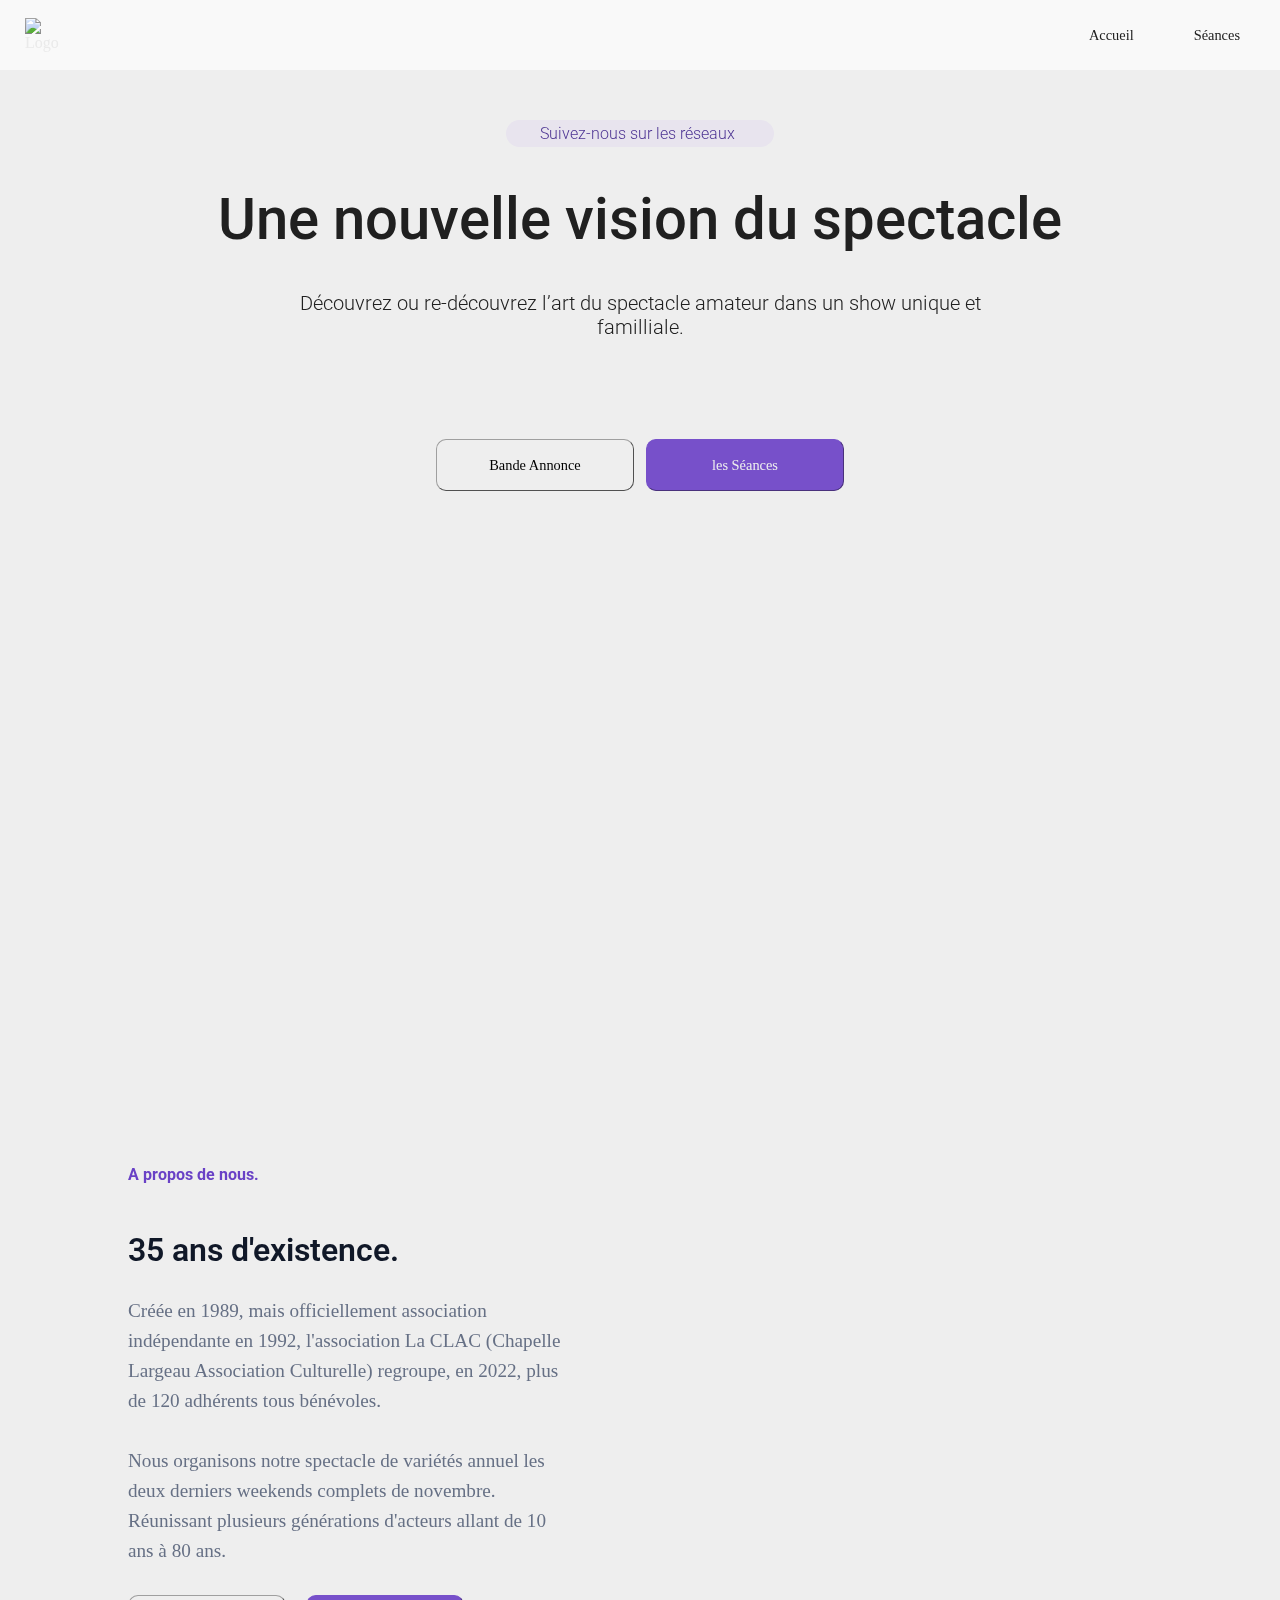
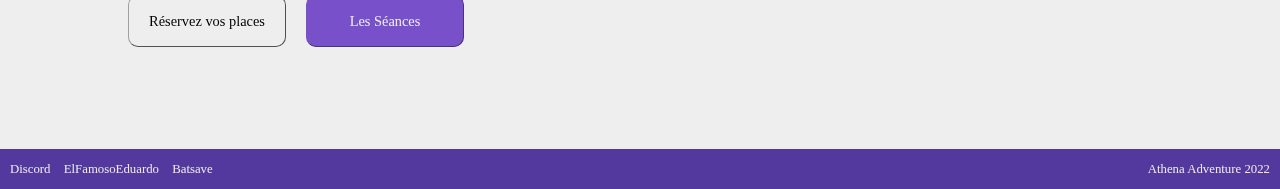
==== index.html @ 56d4a1c3 "CSS and HTML Modifications" ====
<!DOCTYPE html>

<html>

<head>
    <meta charset="utf-8" />
    <meta name="viewport" content="width=device-width, initial-scale=1.0">
    <title>La CLAC</title>
    <link rel="icon" type="images/x-icon" href="images/favicon.svg">
    <link rel="stylesheet" type="text/css" href="style.css">
    <link
        href='http://fonts.googleapis.com/css?family=Roboto:400,100,100italic,300,300italic,400italic,500,500italic,700,700italic,900italic,900'
        rel='stylesheet' type='text/css'>
</head>

<body>

 
    <!--HomeBox-->
    <div id="Panel1">
        <div class="section1">
            <a class="socialbutton" link href="https://www.bs-production.fr">
                    Suivez-nous sur les réseaux </a>
            <h1 class="hometext1"> Une nouvelle vision du spectacle </h1>
            <h3 class="hometext2"> Découvrez ou re-découvrez l’art du spectacle amateur dans un show unique et
                familliale. </h3>
            <div class="section2">
                <a class="whitebutton" link href="https://www.bs-production.fr">
                        Bande Annonce </a>
                <a class="purplebutton" link href="https://www.bs-production.fr">
                        les Séances </a>
            </div>
        </div>
        <div class="Panelimg1"></div>
    </div>


    <!--About-->
    <div id="Panel2">
        <div>
            <div class="about">
                <h4 class="ancre1"> A propos de nous.</h4>
            </div class="about">
            <h2 class="text1"> 35 ans d'existence.</span></h2>
            <p class="paragraphe1">
                Créée en 1989, mais officiellement association indépendante en 1992, l'association La CLAC (Chapelle
                Largeau Association Culturelle) regroupe, en 2022, plus de 120 adhérents tous bénévoles.<br><br>

                Nous organisons notre spectacle de variétés annuel les deux derniers weekends complets de novembre.<br>
                Réunissant plusieurs générations d'acteurs allant de 10 ans à 80 ans.
            </p>
            <div class="buttonsection">
                <a class="whitebutton" link href="https://www.bs-production.fr">
                        Réservez vos places </a>
                <a class="purplebutton" link href="https://www.bs-production.fr">
                        Les Séances </a>
            </div>
        </div>
        <div class="picturespanel"></div>
        
    </div>

    </div>

    

    <!--Navigation Bar-->

    <nav class="navbar background">
        <img class="logo" src="Sources/Logo La CLAC.svg" alt="Logo">

        <ul class="nav-list">
            <li> <a href="#Accueil">Accueil</a> </li>
            <li> <a href="https://discord.gg/HwQ4FJWXtv">Séances</a> </li>
        </ul>


    </nav>

    <!--Footer-->

    <footer class="footer">


        <div>
            <a class="footerlinks" href="https://discord.gg/HwQ4FJWXtv">Discord </a>
            <a class="footerlinks" href="https://www.twitch.tv/ElFamosoEduardo">ElFamosoEduardo </a>
            <a class="footerlinks" href="https://www.twitch.tv/batsave">Batsave </a>
        </div>

        <div> <a class="footercredits"> Athena Adventure 2022 <br> </a></div>
    </footer>


 

</body>
---- style.css ----
@font-face {
    /* Load the Roboto Font */
    font-family: 'Roboto';
    src: url("https://fonts.googleapis.com/css2?family=Roboto:wght@200&display=swap");
}

@font-face {
    /* Load the Roboto Font */
    font-family: 'Roboto Light';
    src: url("https://fonts.googleapis.com/css2?family=Roboto:wght@300&display=swap");
}

body {
    /* Margin and Padding of the page */
    margin: 0;
    padding: 0;
    background-color: #eeeeee;
}

a {
    text-decoration: none;
}

.whitebutton  {
    /* Dimensions & Position */

    width: 50%;
    height: 50px;

    /* design */

    background: #ffffff;
    mix-blend-mode: multiply;
    border-radius: 10px;
    border-style: outset;
    border-width: 1px;

    border-color: #aaaaaa;

    /* text parameters */
    font-family: "Roboto";
    text-align: center;
    line-height: 50px;
    font-weight: 400;
    font-size: 90%;
    color: #000000;
}
.whitebutton:hover {

    background: #ffffff;
    mix-blend-mode: multiply;
    border-radius: 10px;
    border-style: outset;
    border-width: 1px;

    border-color: #aaaaaa;

    /* text parameters */
    font-family: "Roboto";
    text-align: center;
    line-height: 50px;
    font-weight: 500;
    font-size: 90%;
    color: #000000;
    
}

.purplebutton  {
    /* Dimensions & Position */

    width: 50%;
    height: 50px;

    /* design */

    background: #7F56D9;
    mix-blend-mode: multiply;
    border-radius: 10px;
    border-style: outset;
    border-width: 1px;

    border-color: #7F56D9;

    /* text parameters */
    font-family: "Roboto";
    text-align: center;
    line-height: 50px;
    font-weight: 400;
    font-size: 90%;
    color: #ffffff;
}
.purplebutton:hover {

    background: #7F56D9;
    mix-blend-mode: multiply;
    border-radius: 10px;
    border-style: outset;
    border-width: 1px;

    border-color: #7F56D9;

    /* text parameters */
    font-family: "Roboto";
    text-align: center;
    line-height: 50px;
    font-weight: 500;
    font-size: 90%;
    color: #ffffff;
    
}
    



@media screen {

    /* Navigation Bar Style */

    .logo {
        /*define the parameters of "logo"*/
        width: 48px;
        margin-left: 25px;
        color: #eaeaea;
    }

    .navbar {
        /* Navigation Bar */
        display: flex;


        align-items: center;
        justify-content: space-between;
        top: 0px;
        height: 70px;


        cursor: pointer;

        position: fixed;
        /* Set the navbar to fixed position */
        top: 0;
        /* Position the navbar at the bottom of the page */
        width: 100%;
        /* Full width */
    }

    .nav-list {
        /* Dimension of the navigation list */

        display: flex;
    }

    .nav-list li {
        /* Style of navigation text */

        list-style: none;
        font-family: "Roboto";
        font-size: 0.9em;
        color: #202020;
        padding: 26px 20px;
        margin-right: 20px;
    }

    .nav-list li a {
        /* Style of navigation text link */

        text-decoration: none;
        color: #202020;
    }

    .nav-list li a:hover {
        /* Style of navigation text with selected */
        color: #7F56D9;
    }

    .background {
        /* Style of navigation bar */
        background: rgba(250, 250, 250, 0.9);
        background-blend-mode: darken;
        background-size: cover;
        backdrop-filter: blur(8px);

    }


    /* --- Footer  --- */

    .footer {

        display: flex;
        flex-shrink: 0;
        width: 100%;
        height: 30px;
        bottom: 0px;
        padding-top: 10px;
        justify-content: space-between;



        background-color: #53389E;
    }

    .footercredits {

        color: #eaeaea;
        font-family: "Roboto light";

        font-size: 80%;
        margin-right: 10px;


        text-decoration: none;



    }

    .footerlinks {

        color: #eaeaea;
        font-family: "Roboto Light";
        padding: 0px 0px 0px 10px;
        font-size: 80%;
        text-decoration: none;


    }






    /* --- Panel 1  --- */



    #Panel1 {
        /*define the parameters of "rectangle" */

        display: flex;
        flex-direction: column;
        align-items: center;
        align-content: center;
        justify-content: center;
        padding: 120px 0px 0px;
        text-decoration: none;
        background-color: #eeeeee;
        background-image: linear-gradient(180deg, #eeeeee 0%, #EEEEEE 100%);
    }

    .socialbutton {
        /* Auto layout */

        display: flex;
        flex-direction: row;
        align-items: center;
        justify-content: center;
        margin: 0 auto;
        padding: 4px 10px 4px 4px;
        gap: 12px;

        width: 30%;

        /* Primary/50 */

        background: #F9F5FF;
        mix-blend-mode: multiply;
        border-radius: 16px;
        border-style: none;

        /* text parameters */

        font-family: "Roboto";
        font-weight: 300;
        font-size: 100%;
        color: #53389E;



    }

    
    .socialbutton:hover {

        font-family: "Roboto";
        font-weight: 500;
        font-size: 100%;
        color: #53389E;
    }

    .hometext1 {
        /*define the parameters of "hometext1" */

        font-family: "Roboto";
        font-weight: 500;
        font-size: 360%;
        color: #202020;

        text-align: center;


    }

    .hometext2 {
        /*define the parameters of "hometext2" */
        display: flex;
        flex-direction: row;
        align-items: center;
        justify-content: center;
        margin: 0 auto;

        font-family: "Roboto";
        font-weight: 300;
        font-size: 125%;
        color: #202020;
        text-align: center;
        padding-bottom: 100px;
        width: 90%;
    }


    .section2 {
        display: flex;
        flex-direction: row;
        align-items: flex-start;
        padding: 0px;
        gap: 12px;

        width: 408px;
        height: 60px;


        /* Inside auto layout */

        margin: 0 auto;


    }

    .Panelimg1 {

        background-image: url(Sources/La_CLAC_Panel_Image_1.jpg);
        background-repeat: no-repeat;
        background-position: center;
        
        margin-top: 50px;
        width: 80%;
        height: 500px;
        background-size: cover;
        border-radius: 25px 25px 0px 0px;
    }



    #Panel2 {
        
        width: 80%;
        
        height: 500px;
        display: flex;
        

        margin: 0 auto;
        margin-top: 100px;
        margin-bottom: 100px;
     
        align-items: center;
        align-content: center;
        justify-content: space-between;
        
    }


    .about {

        display: flex;
    
        width: 80%;
        font-family: 'Roboto';
        font-weight: 200;
        font-size: 100%;
        
        text-align: left;

        color: #6941C6;
    }

    .text1 {
        display: flex;
        font-family: 'Roboto';
        width: 300px;

        font-weight: 600;
        font-size: 200%;

        color: #101828;
    }

    .paragraphe1{
        display: flex;
        width: 35vw;
        height: 200px;
        
        font-family: 'Roboto';
        font-weight: 400;
        font-size: 120%;
        line-height: 30px;

        color: #667085; 
    }

    .buttonsection {
        display: flex;
        flex-direction: row;
        gap: 20px;

        width: 75%;
        height: 60px;
        padding-top: 80px;
        
    }

    .picturespanel{

        display: flex;
        align-content: center;
        
        width: 60vw;
        height: 100%;
        background-image: url(Sources/Panel2.jpg);
        background-repeat: no-repeat;
        background-position: center;
        background-size: cover;
        border-radius: 20px;

    }
}
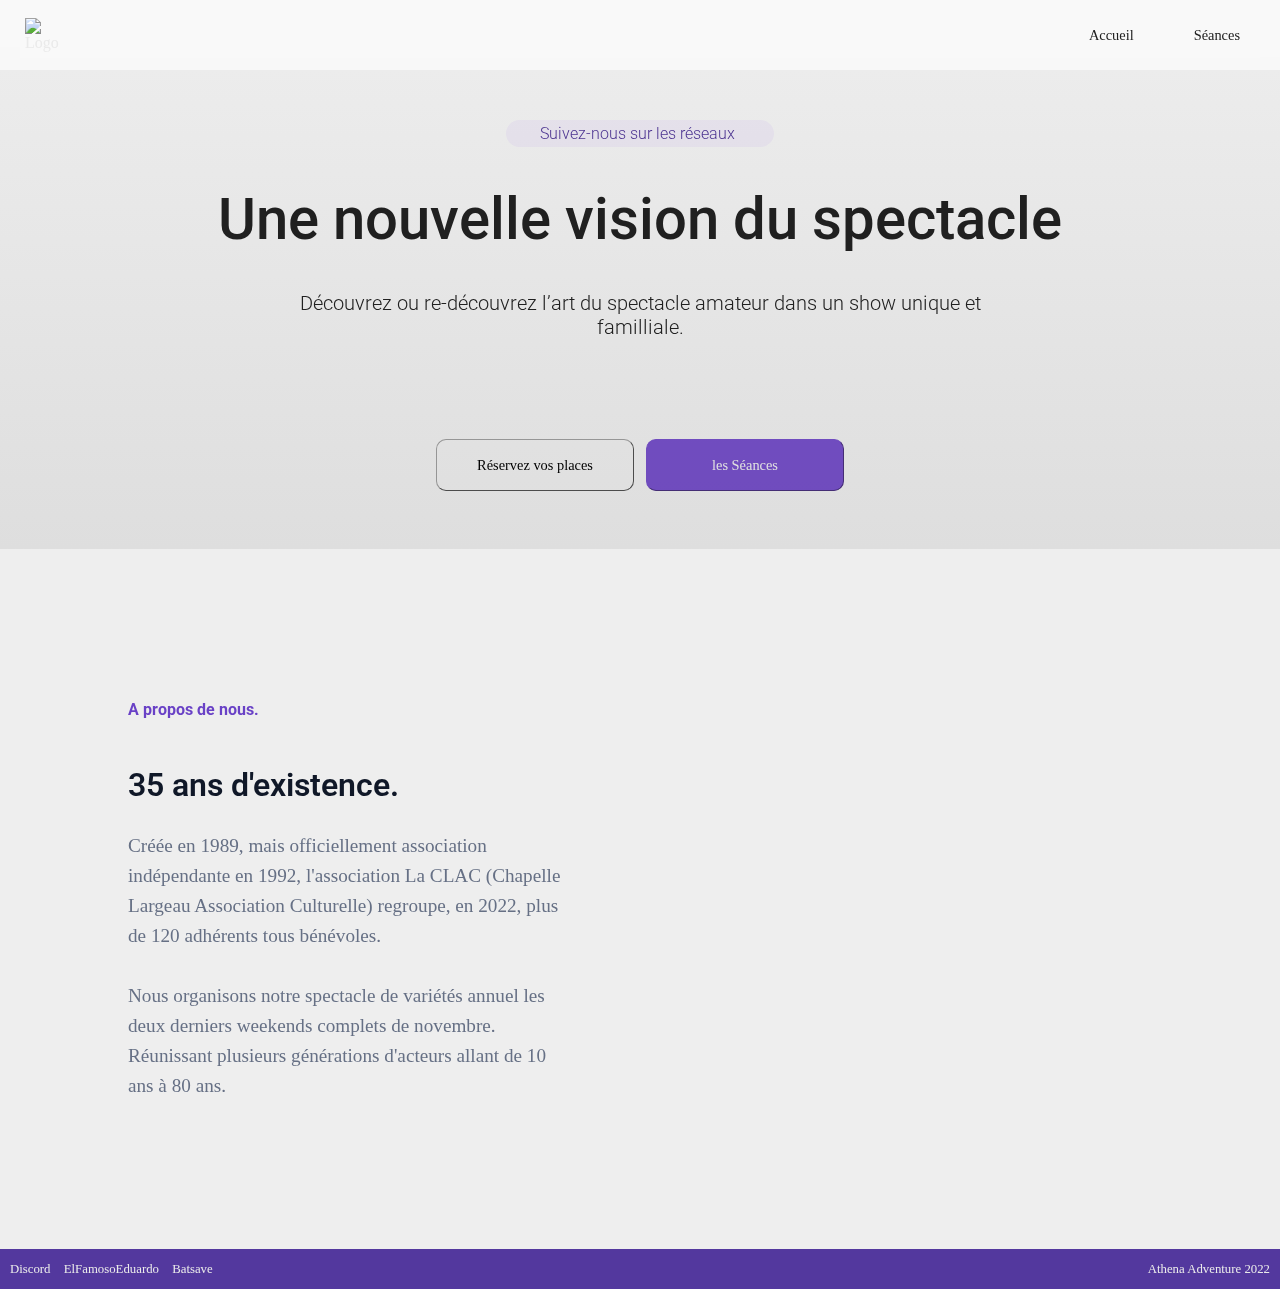
==== commit 4fc0cdaf: "CSS and HTML Update" ====
--- a/index.html
+++ b/index.html
@@ -26,7 +26,7 @@
                 familliale. </h3>
             <div class="section2">
                 <a class="whitebutton" link href="https://www.bs-production.fr">
-                        Bande Annonce </a>
+                        Réservez vos places </a>
                 <a class="purplebutton" link href="https://www.bs-production.fr">
                         les Séances </a>
             </div>
@@ -47,14 +47,8 @@
                 Largeau Association Culturelle) regroupe, en 2022, plus de 120 adhérents tous bénévoles.<br><br>
 
                 Nous organisons notre spectacle de variétés annuel les deux derniers weekends complets de novembre.<br>
-                Réunissant plusieurs générations d'acteurs allant de 10 ans à 80 ans.
+                Réunissant plusieurs générations d'acteurs allant de 10 ans à 80 ans. 
             </p>
-            <div class="buttonsection">
-                <a class="whitebutton" link href="https://www.bs-production.fr">
-                        Réservez vos places </a>
-                <a class="purplebutton" link href="https://www.bs-production.fr">
-                        Les Séances </a>
-            </div>
         </div>
         <div class="picturespanel"></div>
         
--- a/style.css
+++ b/style.css
@@ -112,7 +112,7 @@
 
 
 
-@media screen {
+@media screen and (min-width: 1024px){
 
     /* Navigation Bar Style */
 
@@ -246,7 +246,7 @@
         padding: 120px 0px 0px;
         text-decoration: none;
         background-color: #eeeeee;
-        background-image: linear-gradient(180deg, #eeeeee 0%, #EEEEEE 100%);
+        background-image: linear-gradient(180deg, #eeeeee 0%, #DEDEDE 100%);
     }
 
     .socialbutton {
@@ -346,12 +346,15 @@
         
         margin-top: 50px;
         width: 80%;
-        height: 500px;
+        height: vw;
         background-size: cover;
         border-radius: 25px 25px 0px 0px;
-    }
-
-
+        box-shadow: #000000 3px;
+    }
+
+
+
+/* --- Panel 2  --- */
 
     #Panel2 {
         
@@ -400,7 +403,7 @@
     .paragraphe1{
         display: flex;
         width: 35vw;
-        height: 200px;
+        
         
         font-family: 'Roboto';
         font-weight: 400;
@@ -410,16 +413,6 @@
         color: #667085; 
     }
 
-    .buttonsection {
-        display: flex;
-        flex-direction: row;
-        gap: 20px;
-
-        width: 75%;
-        height: 60px;
-        padding-top: 80px;
-        
-    }
 
     .picturespanel{
 
@@ -437,3 +430,320 @@
     }
 }
 
+@media screen and (min-width: 768px){
+
+    /* Navigation Bar Style */
+
+    .logo {
+        /*define the parameters of "logo"*/
+        width: 48px;
+        margin-left: 25px;
+        color: #eaeaea;
+    }
+
+    .navbar {
+        /* Navigation Bar */
+        display: flex;
+
+
+        align-items: center;
+        justify-content: space-between;
+        top: 0px;
+        height: 70px;
+
+
+        cursor: pointer;
+
+        position: fixed;
+        /* Set the navbar to fixed position */
+        top: 0;
+        /* Position the navbar at the bottom of the page */
+        width: 100%;
+        /* Full width */
+    }
+
+    .nav-list {
+        /* Dimension of the navigation list */
+
+        display: flex;
+    }
+
+    .nav-list li {
+        /* Style of navigation text */
+
+        list-style: none;
+        font-family: "Roboto";
+        font-size: 0.9em;
+        color: #202020;
+        padding: 26px 20px;
+        margin-right: 20px;
+    }
+
+    .nav-list li a {
+        /* Style of navigation text link */
+
+        text-decoration: none;
+        color: #202020;
+    }
+
+    .nav-list li a:hover {
+        /* Style of navigation text with selected */
+        color: #7F56D9;
+    }
+
+    .background {
+        /* Style of navigation bar */
+        background: rgba(250, 250, 250, 0.9);
+        background-blend-mode: darken;
+        background-size: cover;
+        backdrop-filter: blur(8px);
+
+    }
+
+
+    /* --- Footer  --- */
+
+    .footer {
+
+        display: flex;
+        flex-shrink: 0;
+        width: 100%;
+        height: 30px;
+        bottom: 0px;
+        padding-top: 10px;
+        justify-content: space-between;
+
+
+
+        background-color: #53389E;
+    }
+
+    .footercredits {
+
+        color: #eaeaea;
+        font-family: "Roboto light";
+
+        font-size: 80%;
+        margin-right: 10px;
+
+
+        text-decoration: none;
+
+
+
+    }
+
+    .footerlinks {
+
+        color: #eaeaea;
+        font-family: "Roboto Light";
+        padding: 0px 0px 0px 10px;
+        font-size: 80%;
+        text-decoration: none;
+
+
+    }
+
+
+
+
+
+
+    /* --- Panel 1  --- */
+
+
+
+    #Panel1 {
+        /*define the parameters of "rectangle" */
+
+        display: flex;
+        flex-direction: column;
+        align-items: center;
+        align-content: center;
+        justify-content: center;
+        padding: 120px 0px 0px;
+        text-decoration: none;
+        background-color: #eeeeee;
+        background-image: linear-gradient(180deg, #eeeeee 0%, #DEDEDE 100%);
+    }
+
+    .socialbutton {
+        /* Auto layout */
+
+        display: flex;
+        flex-direction: row;
+        align-items: center;
+        justify-content: center;
+        margin: 0 auto;
+        padding: 4px 10px 4px 4px;
+        gap: 12px;
+
+        width: 30%;
+
+        /* Primary/50 */
+
+        background: #F9F5FF;
+        mix-blend-mode: multiply;
+        border-radius: 16px;
+        border-style: none;
+
+        /* text parameters */
+
+        font-family: "Roboto";
+        font-weight: 300;
+        font-size: 100%;
+        color: #53389E;
+
+
+
+    }
+
+    
+    .socialbutton:hover {
+
+        font-family: "Roboto";
+        font-weight: 500;
+        font-size: 100%;
+        color: #53389E;
+    }
+
+    .hometext1 {
+        /*define the parameters of "hometext1" */
+
+        font-family: "Roboto";
+        font-weight: 500;
+        font-size: 360%;
+        color: #202020;
+
+        text-align: center;
+
+
+    }
+
+    .hometext2 {
+        /*define the parameters of "hometext2" */
+        display: flex;
+        flex-direction: row;
+        align-items: center;
+        justify-content: center;
+        margin: 0 auto;
+
+        font-family: "Roboto";
+        font-weight: 300;
+        font-size: 125%;
+        color: #202020;
+        text-align: center;
+        padding-bottom: 100px;
+        width: 90%;
+    }
+
+
+    .section2 {
+        display: flex;
+        flex-direction: row;
+        align-items: flex-start;
+        padding: 0px;
+        gap: 12px;
+
+        width: 408px;
+        height: 60px;
+
+
+        /* Inside auto layout */
+
+        margin: 0 auto;
+
+
+    }
+
+    .Panelimg1 {
+
+        background-image: url(Sources/La_CLAC_Panel_Image_1.jpg);
+        background-repeat: no-repeat;
+        background-position: center;
+        
+        margin-top: 50px;
+        width: 80%;
+        height: vw;
+        background-size: cover;
+        border-radius: 25px 25px 0px 0px;
+        box-shadow: #000000 3px;
+    }
+
+
+
+/* --- Panel 2  --- */
+
+    #Panel2 {
+        
+        width: 80%;
+        
+        height: 500px;
+        display: flex;
+        
+
+        margin: 0 auto;
+        margin-top: 100px;
+        margin-bottom: 100px;
+     
+        align-items: center;
+        align-content: center;
+        justify-content: space-between;
+        
+    }
+
+
+    .about {
+
+        display: flex;
+    
+        width: 80%;
+        font-family: 'Roboto';
+        font-weight: 200;
+        font-size: 100%;
+        
+        text-align: left;
+
+        color: #6941C6;
+    }
+
+    .text1 {
+        display: flex;
+        font-family: 'Roboto';
+        width: 300px;
+
+        font-weight: 600;
+        font-size: 200%;
+
+        color: #101828;
+    }
+
+    .paragraphe1{
+        display: flex;
+        width: 35vw;
+        
+        
+        font-family: 'Roboto';
+        font-weight: 400;
+        font-size: 120%;
+        line-height: 30px;
+
+        color: #667085; 
+    }
+
+
+    .picturespanel{
+
+        display: flex;
+        align-content: center;
+        
+        width: 60vw;
+        height: 100%;
+        background-image: url(Sources/Panel2.jpg);
+        background-repeat: no-repeat;
+        background-position: center;
+        background-size: cover;
+        border-radius: 20px;
+
+    }
+}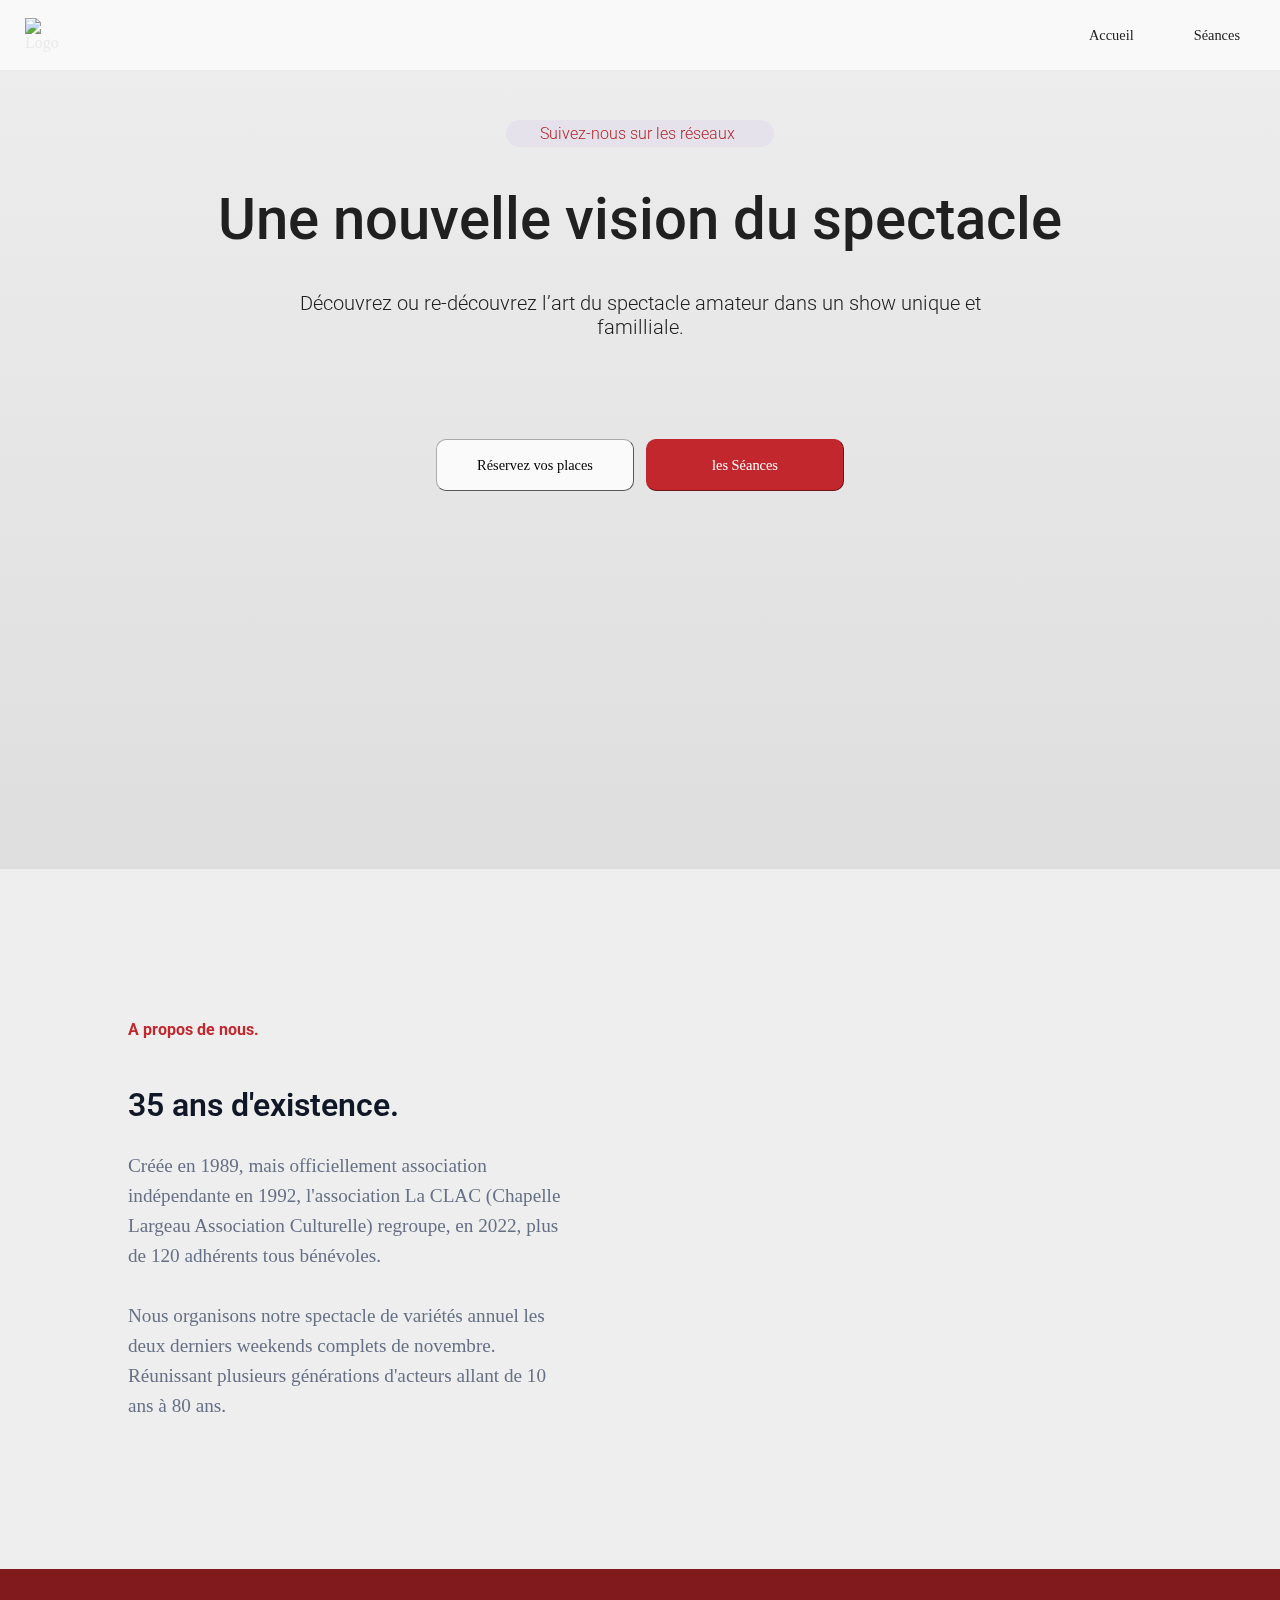
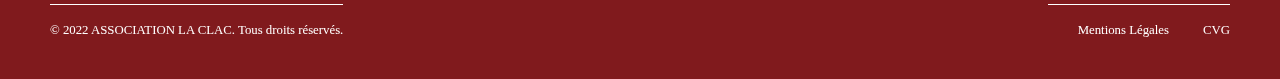
==== commit b5b9eb4b: "Update" ====
--- a/index.html
+++ b/index.html
@@ -55,9 +55,7 @@
     </div>
 
     </div>
-
-    
-
+   
     <!--Navigation Bar-->
 
     <nav class="navbar background">
@@ -75,14 +73,14 @@
 
     <footer class="footer">
 
-
-        <div>
-            <a class="footerlinks" href="https://discord.gg/HwQ4FJWXtv">Discord </a>
-            <a class="footerlinks" href="https://www.twitch.tv/ElFamosoEduardo">ElFamosoEduardo </a>
-            <a class="footerlinks" href="https://www.twitch.tv/batsave">Batsave </a>
+        
+        <div id="linebar">
+            <a class="footerlinksend">© 2022 ASSOCIATION LA CLAC. Tous droits réservés.</a>
         </div>
-
-        <div> <a class="footercredits"> Athena Adventure 2022 <br> </a></div>
+        <div id="linebar">
+            <a class="footerlinks" href="https://discord.gg/HwQ4FJWXtv">Mentions Légales</a>
+            <a class="footerlinks" href="https://www.twitch.tv/ElFamosoEduardo">CVG</a>
+        </div>
     </footer>
 
 
--- a/style.css
+++ b/style.css
@@ -29,8 +29,8 @@
 
     /* design */
 
-    background: #ffffff;
-    mix-blend-mode: multiply;
+    background: #fafafa;
+    
     border-radius: 10px;
     border-style: outset;
     border-width: 1px;
@@ -73,13 +73,13 @@
 
     /* design */
 
-    background: #7F56D9;
-    mix-blend-mode: multiply;
+    background: #C1272D;
+    
     border-radius: 10px;
     border-style: outset;
     border-width: 1px;
 
-    border-color: #7F56D9;
+    border-color: #C1272D;
 
     /* text parameters */
     font-family: "Roboto";
@@ -91,14 +91,13 @@
 }
 .purplebutton:hover {
 
-    background: #7F56D9;
-    mix-blend-mode: multiply;
+    background: #801a1d;
+    
     border-radius: 10px;
     border-style: outset;
     border-width: 1px;
 
-    border-color: #7F56D9;
-
+    border-color: #801a1d
     /* text parameters */
     font-family: "Roboto";
     text-align: center;
@@ -170,7 +169,7 @@
 
     .nav-list li a:hover {
         /* Style of navigation text with selected */
-        color: #7F56D9;
+        color: #C1272D;
     }
 
     .background {
@@ -183,48 +182,7 @@
     }
 
 
-    /* --- Footer  --- */
-
-    .footer {
-
-        display: flex;
-        flex-shrink: 0;
-        width: 100%;
-        height: 30px;
-        bottom: 0px;
-        padding-top: 10px;
-        justify-content: space-between;
-
-
-
-        background-color: #53389E;
-    }
-
-    .footercredits {
-
-        color: #eaeaea;
-        font-family: "Roboto light";
-
-        font-size: 80%;
-        margin-right: 10px;
-
-
-        text-decoration: none;
-
-
-
-    }
-
-    .footerlinks {
-
-        color: #eaeaea;
-        font-family: "Roboto Light";
-        padding: 0px 0px 0px 10px;
-        font-size: 80%;
-        text-decoration: none;
-
-
-    }
+    
 
 
 
@@ -274,7 +232,7 @@
         font-family: "Roboto";
         font-weight: 300;
         font-size: 100%;
-        color: #53389E;
+        color: #C1272D;
 
 
 
@@ -286,7 +244,7 @@
         font-family: "Roboto";
         font-weight: 500;
         font-size: 100%;
-        color: #53389E;
+        color: #C1272D;
     }
 
     .hometext1 {
@@ -346,7 +304,7 @@
         
         margin-top: 50px;
         width: 80%;
-        height: vw;
+        height: 25vw;
         background-size: cover;
         border-radius: 25px 25px 0px 0px;
         box-shadow: #000000 3px;
@@ -386,7 +344,7 @@
         
         text-align: left;
 
-        color: #6941C6;
+        color: #C1272D;
     }
 
     .text1 {
@@ -488,7 +446,7 @@
 
     .nav-list li a:hover {
         /* Style of navigation text with selected */
-        color: #7F56D9;
+        color: #C1272D;
     }
 
     .background {
@@ -501,48 +459,7 @@
     }
 
 
-    /* --- Footer  --- */
-
-    .footer {
-
-        display: flex;
-        flex-shrink: 0;
-        width: 100%;
-        height: 30px;
-        bottom: 0px;
-        padding-top: 10px;
-        justify-content: space-between;
-
-
-
-        background-color: #53389E;
-    }
-
-    .footercredits {
-
-        color: #eaeaea;
-        font-family: "Roboto light";
-
-        font-size: 80%;
-        margin-right: 10px;
-
-
-        text-decoration: none;
-
-
-
-    }
-
-    .footerlinks {
-
-        color: #eaeaea;
-        font-family: "Roboto Light";
-        padding: 0px 0px 0px 10px;
-        font-size: 80%;
-        text-decoration: none;
-
-
-    }
+
 
 
 
@@ -592,7 +509,7 @@
         font-family: "Roboto";
         font-weight: 300;
         font-size: 100%;
-        color: #53389E;
+        color: #C1272D;
 
 
 
@@ -604,7 +521,7 @@
         font-family: "Roboto";
         font-weight: 500;
         font-size: 100%;
-        color: #53389E;
+        color: #C1272D;
     }
 
     .hometext1 {
@@ -704,7 +621,7 @@
         
         text-align: left;
 
-        color: #6941C6;
+        color: #C1272D;
     }
 
     .text1 {
@@ -746,4 +663,437 @@
         border-radius: 20px;
 
     }
-}+}
+
+@media screen and (max-width: 767px ){
+
+    /* Navigation Bar Style */
+
+    .logo {
+        /*define the parameters of "logo"*/
+        width: 48px;
+        margin-left: 25px;
+        color: #eaeaea;
+    }
+
+    .navbar {
+        /* Navigation Bar */
+        display: flex;
+
+
+        align-items: center;
+        justify-content: space-between;
+        top: 0px;
+        height: 70px;
+
+
+        cursor: pointer;
+
+        position: fixed;
+        /* Set the navbar to fixed position */
+        top: 0;
+        /* Position the navbar at the bottom of the page */
+        width: 100%;
+        /* Full width */
+    }
+
+    .nav-list {
+        /* Dimension of the navigation list */
+
+        display: flex;
+    }
+
+    .nav-list li {
+        /* Style of navigation text */
+
+        list-style: none;
+        font-family: "Roboto";
+        font-size: 0.8em;
+        color: #202020;
+        padding: 26px 20px;
+        margin-right: 20px;
+    }
+
+    .nav-list li a {
+        /* Style of navigation text link */
+
+        text-decoration: none;
+        color: #202020;
+    }
+
+    .nav-list li a:hover {
+        /* Style of navigation text with selected */
+        color: #C1272D;
+    }
+
+    .background {
+        /* Style of navigation bar */
+        background: rgba(250, 250, 250, 0.9);
+        background-blend-mode: darken;
+        background-size: cover;
+        backdrop-filter: blur(8px);
+
+    }
+
+
+  
+
+    .whitebutton  {
+        /* Dimensions & Position */
+    
+        width: 50%;
+        height: 50px;
+    
+        /* design */
+    
+        background: #ffffff;
+        mix-blend-mode: multiply;
+        border-radius: 10px;
+        border-style: outset;
+        border-width: 1px;
+    
+        border-color: #aaaaaa;
+    
+        /* text parameters */
+        font-family: "Roboto";
+        text-align: center;
+        line-height: 50px;
+        font-weight: 400;
+        font-size: 60%;
+        color: #000000;
+    }
+    .whitebutton:hover {
+    
+        background: #ffffff;
+        mix-blend-mode: multiply;
+        border-radius: 10px;
+        border-style: outset;
+        border-width: 1px;
+    
+        border-color: #aaaaaa;
+    
+        /* text parameters */
+        font-family: "Roboto";
+        text-align: center;
+        line-height: 50px;
+        font-weight: 500;
+        font-size: 60%;
+        color: #000000;
+        
+    }
+    
+    .purplebutton  {
+        /* Dimensions & Position */
+    
+        width: 50%;
+        height: 50px;
+    
+        /* design */
+    
+        background: #C1272D;
+        mix-blend-mode: multiply;
+        border-radius: 10px;
+        border-style: outset;
+        border-width: 1px;
+    
+        border-color: #C1272D;
+    
+        /* text parameters */
+        font-family: "Roboto";
+        text-align: center;
+        line-height: 50px;
+        font-weight: 400;
+        font-size: 60%;
+        color: #ffffff;
+    }
+    .purplebutton:hover {
+    
+        background: #C1272D;
+        mix-blend-mode: multiply;
+        border-radius: 10px;
+        border-style: outset;
+        border-width: 1px;
+    
+        border-color: #C1272D;
+    
+        /* text parameters */
+        font-family: "Roboto";
+        text-align: center;
+        line-height: 50px;
+        font-weight: 500;
+        font-size: 60%;
+        color: #ffffff;
+        
+    }
+
+
+
+    /* --- Panel 1  --- */
+
+
+
+    #Panel1 {
+        /*define the parameters of "rectangle" */
+
+        display: flex;
+        flex-direction: column;
+        align-items: center;
+        align-content: center;
+        justify-content: center;
+        padding: 120px 0px 0px;
+        text-decoration: none;
+        background-color: #eeeeee;
+        background-image: linear-gradient(180deg, #eeeeee 0%, #DEDEDE 100%);
+    }
+
+    .socialbutton {
+        /* Auto layout */
+
+        display: flex;
+        flex-direction: row;
+        align-items: center;
+        justify-content: center;
+        margin: 0 auto;
+        padding: 4px 10px 4px 4px;
+        gap: 12px;
+
+        width: 30%;
+
+        /* Primary/50 */
+
+        background: #F9F5FF;
+        mix-blend-mode: multiply;
+        border-radius: 16px;
+        border-style: none;
+
+        /* text parameters */
+
+        font-family: "Roboto";
+        font-weight: 300;
+        font-size: 60%;
+        color: #C1272D;
+        text-align: center;
+
+
+
+    }
+
+    
+    .socialbutton:hover {
+
+        font-family: "Roboto";
+        font-weight: 500;
+        font-size: 60%;
+        color: #C1272D;
+    }
+
+    .hometext1 {
+        /*define the parameters of "hometext1" */
+
+        font-family: "Roboto";
+        font-weight: 500;
+        font-size: 180%;
+        color: #202020;
+
+        text-align: center;
+
+
+    }
+
+    .hometext2 {
+        /*define the parameters of "hometext2" */
+        display: flex;
+        flex-direction: row;
+        align-items: center;
+        justify-content: center;
+        margin: 0 auto;
+
+        font-family: "Roboto";
+        font-weight: 300;
+        font-size: 80%;
+        color: #202020;
+        text-align: center;
+        padding-bottom: 50px;
+        width: 80%;
+    }
+
+
+    .section2 {
+        display: flex;
+        flex-direction: row;
+        align-items: flex-start;
+        padding: 0px;
+        gap: 12px;
+
+        width: 250px;
+        height: 30px;
+
+
+        /* Inside auto layout */
+
+        margin: 0 auto;
+
+
+    }
+
+    .Panelimg1 {
+
+        background-image: url(Sources/La_CLAC_Panel_Image_1.jpg);
+        background-repeat: no-repeat;
+        background-position: center;
+        
+        margin-top: 50px;
+        width: 90%;
+        height: 30vw;
+        background-size: cover;
+        border-radius: 25px 25px 0px 0px;
+        box-shadow: #000000 3px;
+    }
+
+
+
+/* --- Panel 2  --- */
+
+    #Panel2 {
+        
+        width: 90%;
+
+        
+        height: 500px;
+        display: flex;
+        flex-direction:column;
+
+        
+
+        margin: 0 auto;
+        margin-top: 10px;
+        margin-bottom: 100px;
+     
+        align-items: center;
+        align-content: center;
+        justify-content: space-between;
+        
+    }
+
+
+    .about {
+
+        display: flex;
+    
+        width: 90%;
+        font-family: 'Roboto';
+        font-weight: 200;
+        font-size: 50%;
+        
+        text-align: left;
+
+        color: #C1272D;
+    }
+
+    .text1 {
+        display: flex;
+        font-family: 'Roboto';
+        width: auto;
+
+        font-weight: 600;
+        font-size: 100;
+
+        color: #101828;
+    }
+
+    .paragraphe1{
+        display: flex;
+        width: 100%;
+        
+        
+        font-family: 'Roboto';
+        font-weight: 400;
+        font-size: 60%;
+        line-height: 15px;
+
+        color: #667085; 
+    }
+
+
+    .picturespanel{
+
+        display: flex;
+        align-content: center;
+        
+        width: 100%;
+        height: 100%;
+        background-image: url(Sources/Panel2.jpg);
+        background-repeat: no-repeat;
+        background-position: center;
+        background-size: cover;
+        border-radius: 20px;
+
+    }
+}
+
+
+
+/* --- Footer  --- */
+
+.footer {
+
+    display: flex;
+    flex-direction: row;
+    
+    justify-content: space-between;
+    
+
+    flex-shrink: 0;
+    width: 100%;
+    height: 100px;
+    bottom: 0px;
+    padding-top: 10px;
+    
+    
+
+
+
+    background-color: #801a1d;
+}
+
+.footercredits {
+
+    color: #eaeaea;
+    font-family: "Roboto light";
+
+    font-size: 80%;
+    
+
+
+    text-decoration: none;
+    
+   
+}
+
+#linebar {
+
+    border-top: 1px solid white;
+    margin: 25px 50px 0px 50px;
+    line-height: 3;  
+}
+
+.footerlinks {
+
+    color: #ffffff;
+    font-family: "Roboto Light";
+    padding: 0px 0px 0px 30px;
+    font-size: 80%;
+    text-decoration: none;
+    
+    flex-grow: 1;
+}
+.footerlinksend {
+
+    color: #ffffff;
+    font-family: "Roboto Light";
+    padding: 0px 0px 0px 0px;
+    font-size: 80%;
+    text-decoration: none;
+    text-align: right;
+    align-items: left;
+}
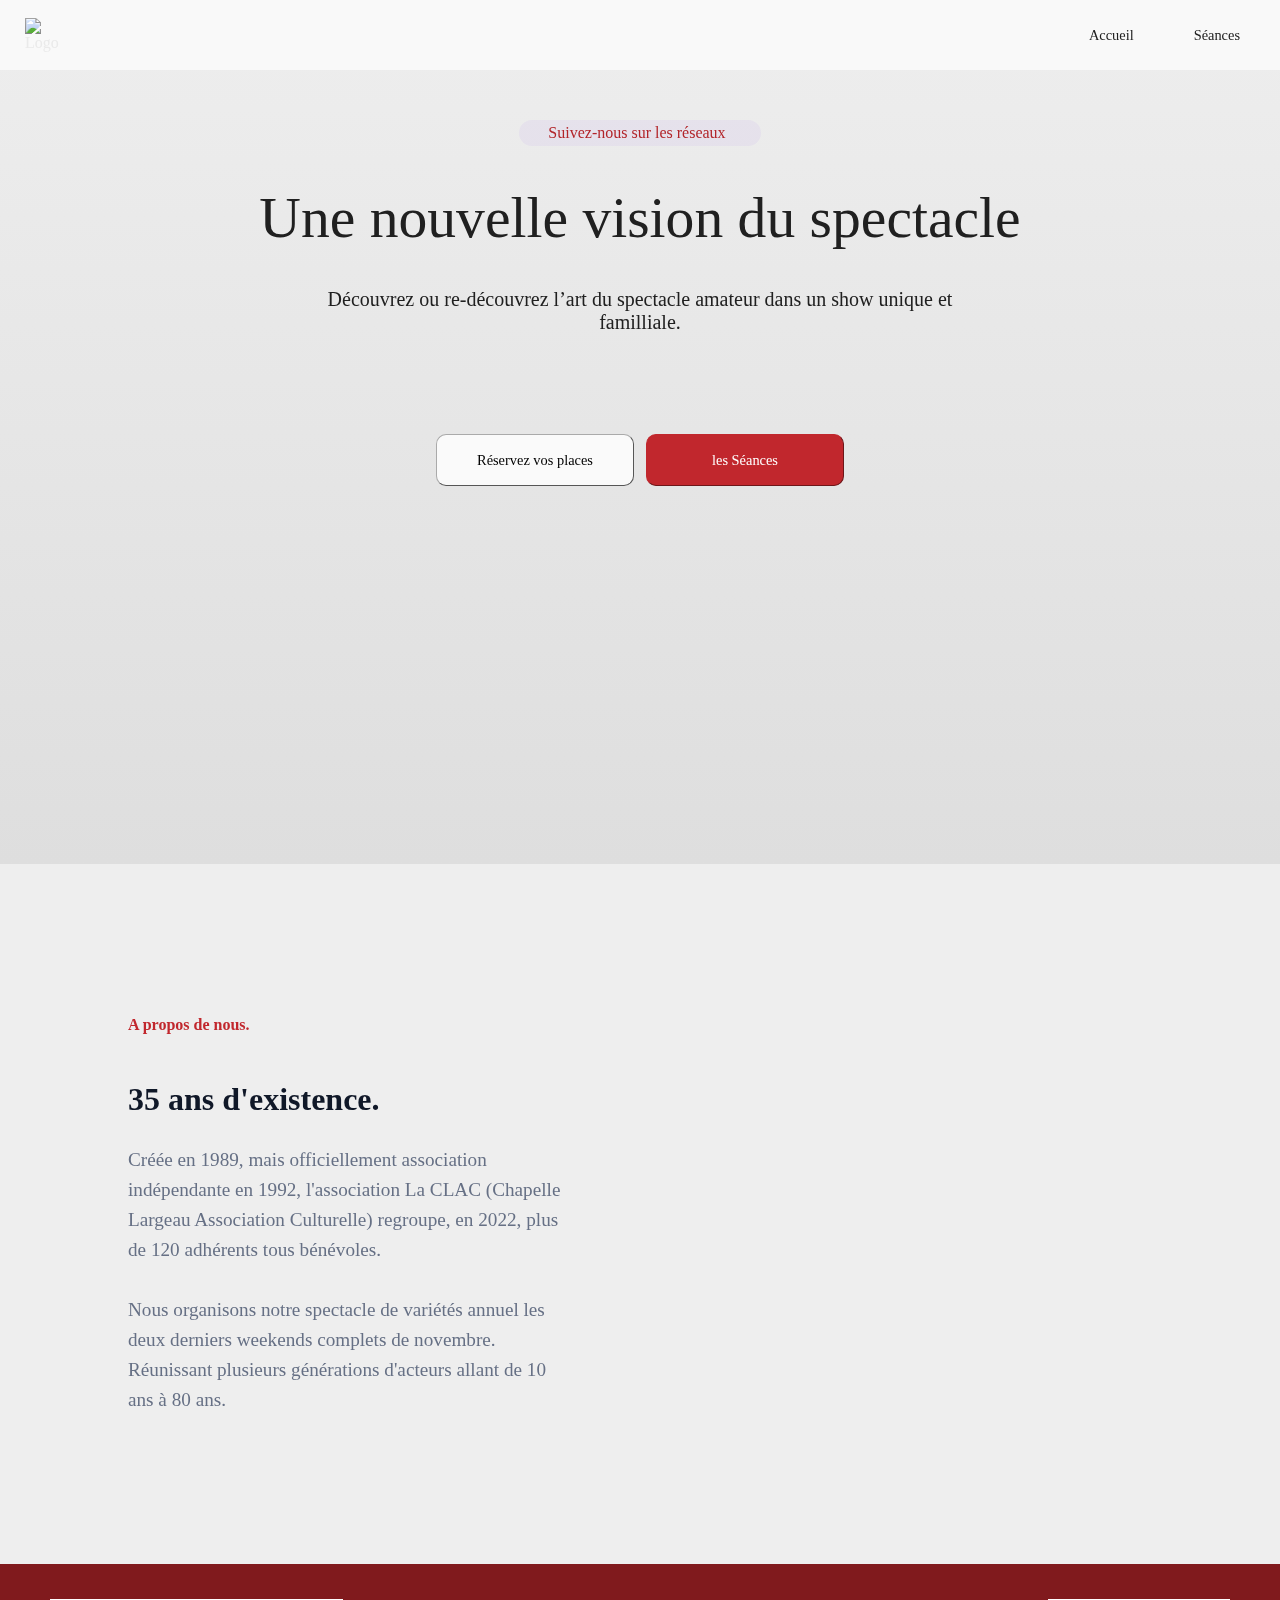
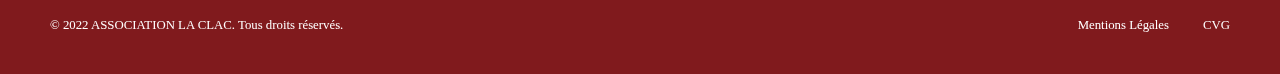
==== commit 2288480d: "Update" ====
--- a/index.html
+++ b/index.html
@@ -6,11 +6,9 @@
     <meta charset="utf-8" />
     <meta name="viewport" content="width=device-width, initial-scale=1.0">
     <title>La CLAC</title>
-    <link rel="icon" type="images/x-icon" href="images/favicon.svg">
+    <link rel="icon" type="images/x-icon" href="Sources/Favicon.svg">
     <link rel="stylesheet" type="text/css" href="style.css">
-    <link
-        href='http://fonts.googleapis.com/css?family=Roboto:400,100,100italic,300,300italic,400italic,500,500italic,700,700italic,900italic,900'
-        rel='stylesheet' type='text/css'>
+    
 </head>
 
 <body>
--- a/style.css
+++ b/style.css
@@ -1,14 +1,9 @@
 @font-face {
     /* Load the Roboto Font */
     font-family: 'Roboto';
-    src: url("https://fonts.googleapis.com/css2?family=Roboto:wght@200&display=swap");
-}
-
-@font-face {
-    /* Load the Roboto Font */
-    font-family: 'Roboto Light';
-    src: url("https://fonts.googleapis.com/css2?family=Roboto:wght@300&display=swap");
-}
+    src: url("font/");
+}
+
 
 body {
     /* Margin and Padding of the page */
@@ -97,7 +92,7 @@
     border-style: outset;
     border-width: 1px;
 
-    border-color: #801a1d
+    border-color: #801a1d;
     /* text parameters */
     font-family: "Roboto";
     text-align: center;
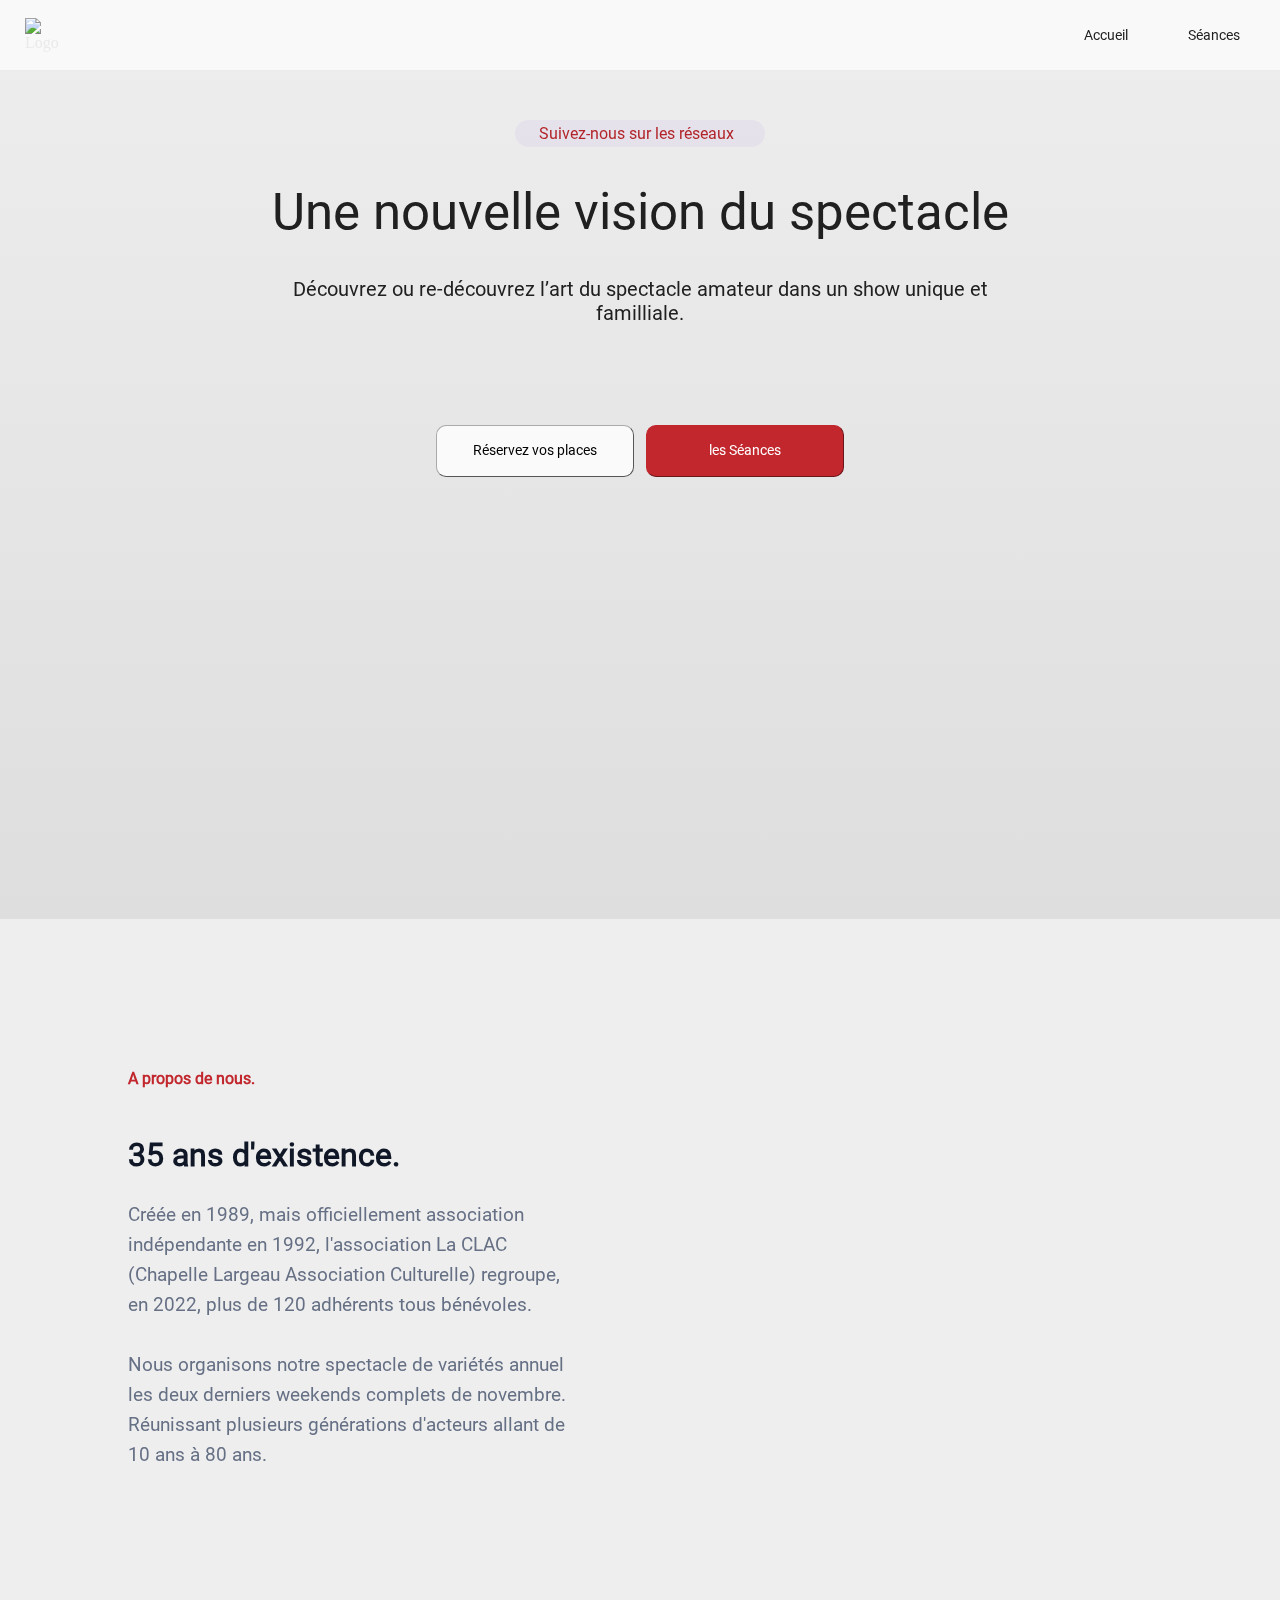
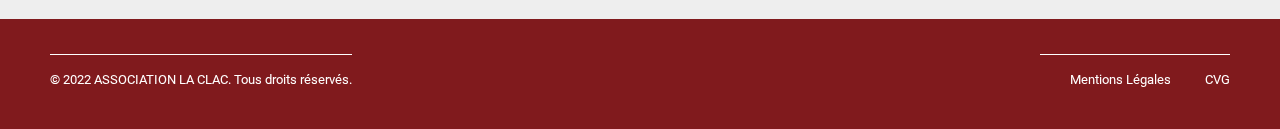
==== commit 1c9016fa: "Update" ====
--- a/index.html
+++ b/index.html
@@ -17,13 +17,14 @@
     <!--HomeBox-->
     <div id="Panel1">
         <div class="section1">
-            <a class="socialbutton" link href="https://www.bs-production.fr">
+            <a class="socialbutton" link href="
+            https://linktr.ee/assolaclac">
                     Suivez-nous sur les réseaux </a>
             <h1 class="hometext1"> Une nouvelle vision du spectacle </h1>
             <h3 class="hometext2"> Découvrez ou re-découvrez l’art du spectacle amateur dans un show unique et
                 familliale. </h3>
             <div class="section2">
-                <a class="whitebutton" link href="https://www.bs-production.fr">
+                <a class="whitebutton" link href="https://www.helloasso.com/associations/la-clac">
                         Réservez vos places </a>
                 <a class="purplebutton" link href="https://www.bs-production.fr">
                         les Séances </a>
@@ -60,7 +61,7 @@
         <img class="logo" src="Sources/Logo La CLAC.svg" alt="Logo">
 
         <ul class="nav-list">
-            <li> <a href="#Accueil">Accueil</a> </li>
+            <li> <a href="/index.html">Accueil</a> </li>
             <li> <a href="https://discord.gg/HwQ4FJWXtv">Séances</a> </li>
         </ul>
 
@@ -76,8 +77,8 @@
             <a class="footerlinksend">© 2022 ASSOCIATION LA CLAC. Tous droits réservés.</a>
         </div>
         <div id="linebar">
-            <a class="footerlinks" href="https://discord.gg/HwQ4FJWXtv">Mentions Légales</a>
-            <a class="footerlinks" href="https://www.twitch.tv/ElFamosoEduardo">CVG</a>
+            <a class="footerlinks" href="/mentions-legales.html">Mentions Légales</a>
+            <a class="footerlinks" href="/cvg.html">CVG</a>
         </div>
     </footer>
 
--- a/style.css
+++ b/style.css
@@ -1,7 +1,7 @@
 @font-face {
     /* Load the Roboto Font */
     font-family: 'Roboto';
-    src: url("font/");
+    src: url("font/Roboto-Regular.ttf");
 }
 
 
@@ -104,7 +104,7 @@
 }
     
 
-
+/**HOMEPAGE**/
 
 @media screen and (min-width: 1024px){
 
@@ -184,7 +184,7 @@
 
 
 
-    /* --- Panel 1  --- */
+    /* --- HomePage Panel 1  --- */
 
 
 
@@ -307,7 +307,7 @@
 
 
 
-/* --- Panel 2  --- */
+/* --- HomePage Panel 2  --- */
 
     #Panel2 {
         
@@ -365,6 +365,7 @@
 
         color: #667085; 
     }
+    
 
 
     .picturespanel{
@@ -381,7 +382,53 @@
         border-radius: 20px;
 
     }
-}
+
+
+    /**Legale **/
+
+
+    .paragraphepanel{
+        width: 80%;
+        
+        width: 35vw;
+        display: flex;
+        
+
+        margin: 0 auto;
+        
+     
+        align-items: center;
+        align-content: center;
+        justify-content: center;
+        text-align: justify;   
+    }
+
+        .h4 {
+            display: flex;
+            font-family: 'Roboto';
+            
+            margin-left: -20px;
+    
+            font-weight: 400;
+            font-size: 125%;
+    
+            color: #202020;
+        }
+
+        .paragraphe2{
+            display: flex;
+            
+            
+            
+            font-family: 'Roboto';
+            font-weight: 400;
+            font-size: 120%;
+            line-height: 30px;
+    
+            color: #303030; 
+        }
+    }
+
 
 @media screen and (min-width: 768px){
 
@@ -524,7 +571,7 @@
 
         font-family: "Roboto";
         font-weight: 500;
-        font-size: 360%;
+        font-size: 320%;
         color: #202020;
 
         text-align: center;
@@ -576,7 +623,7 @@
         
         margin-top: 50px;
         width: 80%;
-        height: vw;
+        height: 30vw;
         background-size: cover;
         border-radius: 25px 25px 0px 0px;
         box-shadow: #000000 3px;
@@ -658,9 +705,53 @@
         border-radius: 20px;
 
     }
-}
-
-@media screen and (max-width: 767px ){
+
+
+        /**Legale **/
+
+
+        .paragraphepanel{
+            width: 80%;
+            
+            width: 52vw;
+            display: flex;
+            margin: 0 auto;
+            align-items: center;
+            align-content: center;
+            justify-content: center;
+            text-align: justify;   
+        }
+    
+            .h4 {
+                display: flex;
+                font-family: 'Roboto';
+                
+                margin-left: -20px;
+        
+                font-weight: 400;
+                font-size: 125%;
+        
+                color: #202020;
+            }
+    
+            .paragraphe2{
+                display: flex;
+                
+                
+                
+                font-family: 'Roboto';
+                font-weight: 400;
+                font-size: 120%;
+                line-height: 30px;
+        
+                color: #303030; 
+            }
+
+
+}
+
+
+@media screen and (max-width: 768px ){
 
     /* Navigation Bar Style */
 
@@ -754,7 +845,7 @@
         text-align: center;
         line-height: 50px;
         font-weight: 400;
-        font-size: 60%;
+        font-size: 100%;
         color: #000000;
     }
     .whitebutton:hover {
@@ -772,7 +863,7 @@
         text-align: center;
         line-height: 50px;
         font-weight: 500;
-        font-size: 60%;
+        font-size: 100%;
         color: #000000;
         
     }
@@ -798,7 +889,7 @@
         text-align: center;
         line-height: 50px;
         font-weight: 400;
-        font-size: 60%;
+        font-size: 100%;
         color: #ffffff;
     }
     .purplebutton:hover {
@@ -816,7 +907,7 @@
         text-align: center;
         line-height: 50px;
         font-weight: 500;
-        font-size: 60%;
+        font-size: 100%;
         color: #ffffff;
         
     }
@@ -852,7 +943,7 @@
         padding: 4px 10px 4px 4px;
         gap: 12px;
 
-        width: 30%;
+        width: 80%;
 
         /* Primary/50 */
 
@@ -865,7 +956,7 @@
 
         font-family: "Roboto";
         font-weight: 300;
-        font-size: 60%;
+        font-size: 100%;
         color: #C1272D;
         text-align: center;
 
@@ -878,7 +969,7 @@
 
         font-family: "Roboto";
         font-weight: 500;
-        font-size: 60%;
+        font-size: 100%;
         color: #C1272D;
     }
 
@@ -887,7 +978,7 @@
 
         font-family: "Roboto";
         font-weight: 500;
-        font-size: 180%;
+        font-size: 200%;
         color: #202020;
 
         text-align: center;
@@ -905,7 +996,7 @@
 
         font-family: "Roboto";
         font-weight: 300;
-        font-size: 80%;
+        font-size: 100%;
         color: #202020;
         text-align: center;
         padding-bottom: 50px;
@@ -920,7 +1011,7 @@
         padding: 0px;
         gap: 12px;
 
-        width: 250px;
+        width: 90%;
         height: 30px;
 
 
@@ -939,7 +1030,7 @@
         
         margin-top: 50px;
         width: 90%;
-        height: 30vw;
+        height: 40vw;
         background-size: cover;
         border-radius: 25px 25px 0px 0px;
         box-shadow: #000000 3px;
@@ -954,7 +1045,7 @@
         width: 90%;
 
         
-        height: 500px;
+        height: 700px;
         display: flex;
         flex-direction:column;
 
@@ -966,7 +1057,7 @@
      
         align-items: center;
         align-content: center;
-        justify-content: space-between;
+        
         
     }
 
@@ -978,7 +1069,7 @@
         width: 90%;
         font-family: 'Roboto';
         font-weight: 200;
-        font-size: 50%;
+        font-size: 80%;
         
         text-align: left;
 
@@ -989,9 +1080,9 @@
         display: flex;
         font-family: 'Roboto';
         width: auto;
-
+        
         font-weight: 600;
-        font-size: 100;
+        font-size: 120%;
 
         color: #101828;
     }
@@ -999,12 +1090,12 @@
     .paragraphe1{
         display: flex;
         width: 100%;
-        
+        text-align: left;
         
         font-family: 'Roboto';
         font-weight: 400;
-        font-size: 60%;
-        line-height: 15px;
+        font-size: 100%;
+        line-height: 25px;
 
         color: #667085; 
     }
@@ -1024,11 +1115,63 @@
         border-radius: 20px;
 
     }
-}
+
+    /**Legale **/
+
+
+    .paragraphepanel{
+        width: 80%;
+        
+        height: 100%;
+        display: flex;
+        
+
+        margin: 0 auto;
+        margin-top: 100px;
+        margin-bottom: 100px;
+     
+        align-items: center;
+        align-content: center;
+        justify-content:center ;
+        text-align: left;
+    
+
+         
+    }
+
+        .h4 {
+            display: flex;
+            font-family: 'Roboto';
+            width: auto;
+            margin-left: -20px;
+    
+            font-weight: 300;
+            font-size: 125%;
+    
+            color: #202020;
+        }
+
+        .paragraphe2{
+            display: flex;
+            width: auto;
+            
+            
+            font-family: 'Roboto';
+            font-weight: 400;
+            font-size: 100%;
+            line-height: 30px;
+             
+            color: #303030; 
+        }
+
+}
+
 
 
 
 /* --- Footer  --- */
+@media screen and (min-width: 768px){
+    
 
 .footer {
 
@@ -1054,7 +1197,7 @@
 .footercredits {
 
     color: #eaeaea;
-    font-family: "Roboto light";
+    font-family: "Roboto";
 
     font-size: 80%;
     
@@ -1075,7 +1218,7 @@
 .footerlinks {
 
     color: #ffffff;
-    font-family: "Roboto Light";
+    font-family: "Roboto";
     padding: 0px 0px 0px 30px;
     font-size: 80%;
     text-decoration: none;
@@ -1085,10 +1228,87 @@
 .footerlinksend {
 
     color: #ffffff;
-    font-family: "Roboto Light";
+    font-family: "Roboto";
     padding: 0px 0px 0px 0px;
     font-size: 80%;
     text-decoration: none;
     text-align: right;
     align-items: left;
 }
+}
+
+@media screen and (max-width: 768px){
+    
+
+    .footer {
+    
+        display: flex;
+        flex-direction: column-reverse;
+        
+        justify-content:center;
+        text-align: center;
+        align-items: center;
+        align-content: center;
+        
+    
+        flex-shrink: 0;
+        width: 100%;
+        height: 100px;
+        bottom: 0px;
+        
+        
+        
+    
+    
+    
+        background-color: #801a1d;
+    }
+    
+    .footercredits {
+    
+        color: #eaeaea;
+        font-family: "Roboto";
+    
+        font-size: 80%;
+        align-content: center;
+        
+    
+    
+        text-decoration: none;
+        
+       
+    }
+    
+    #linebar {
+    
+        border-top: 0px solid white;
+        margin: 0px 10px 0px 10px;
+        line-height: 3;  
+    }
+    
+    .footerlinks {
+    
+        color: #ffffff;
+        font-family: "Roboto";
+        padding: 0px 30px 0px 30px;
+        font-size: 110%;
+        
+        font-weight: 300;
+      
+     
+        
+       
+    }
+    .footerlinksend {
+    
+        color: #ffffff;
+        font-family: "Roboto";
+        font-weight: 300;
+        padding: 0px 0px 0px 0px;
+        font-size: 80%;
+        
+   
+        
+        
+    }
+    }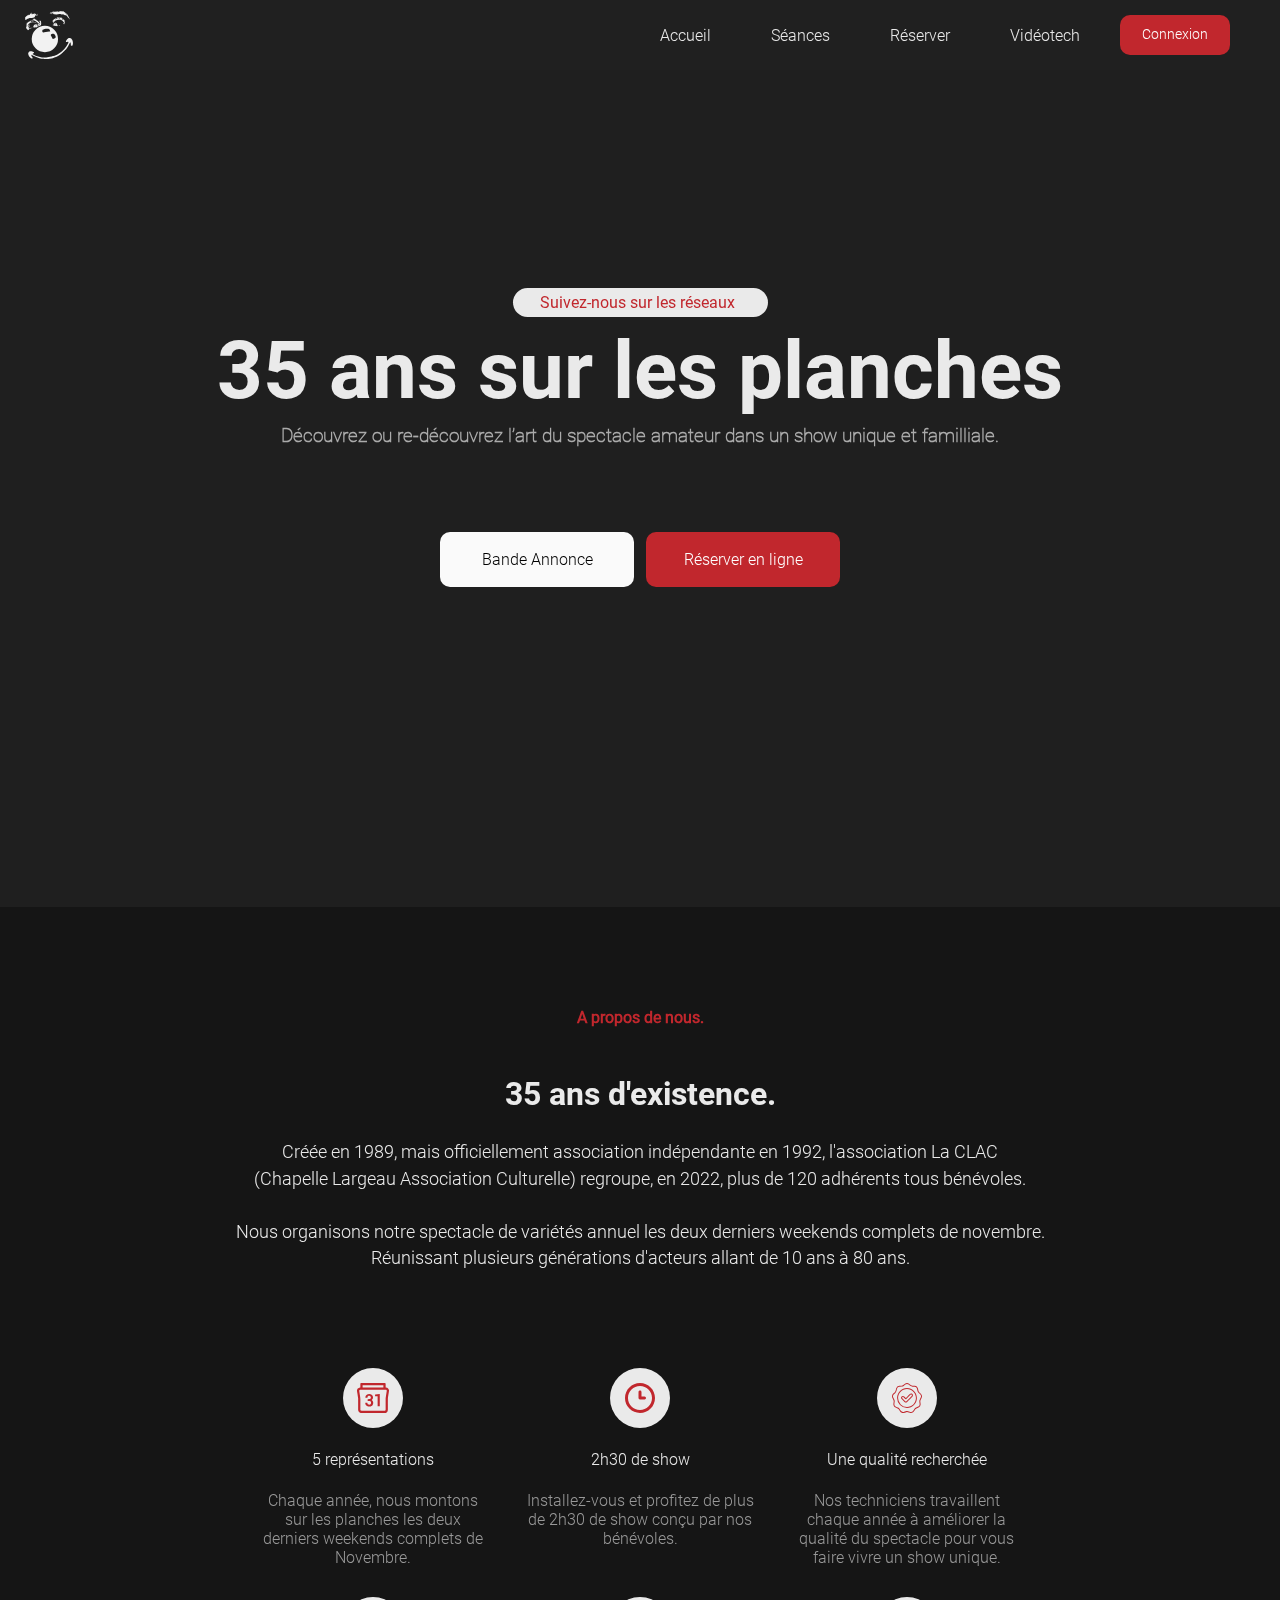
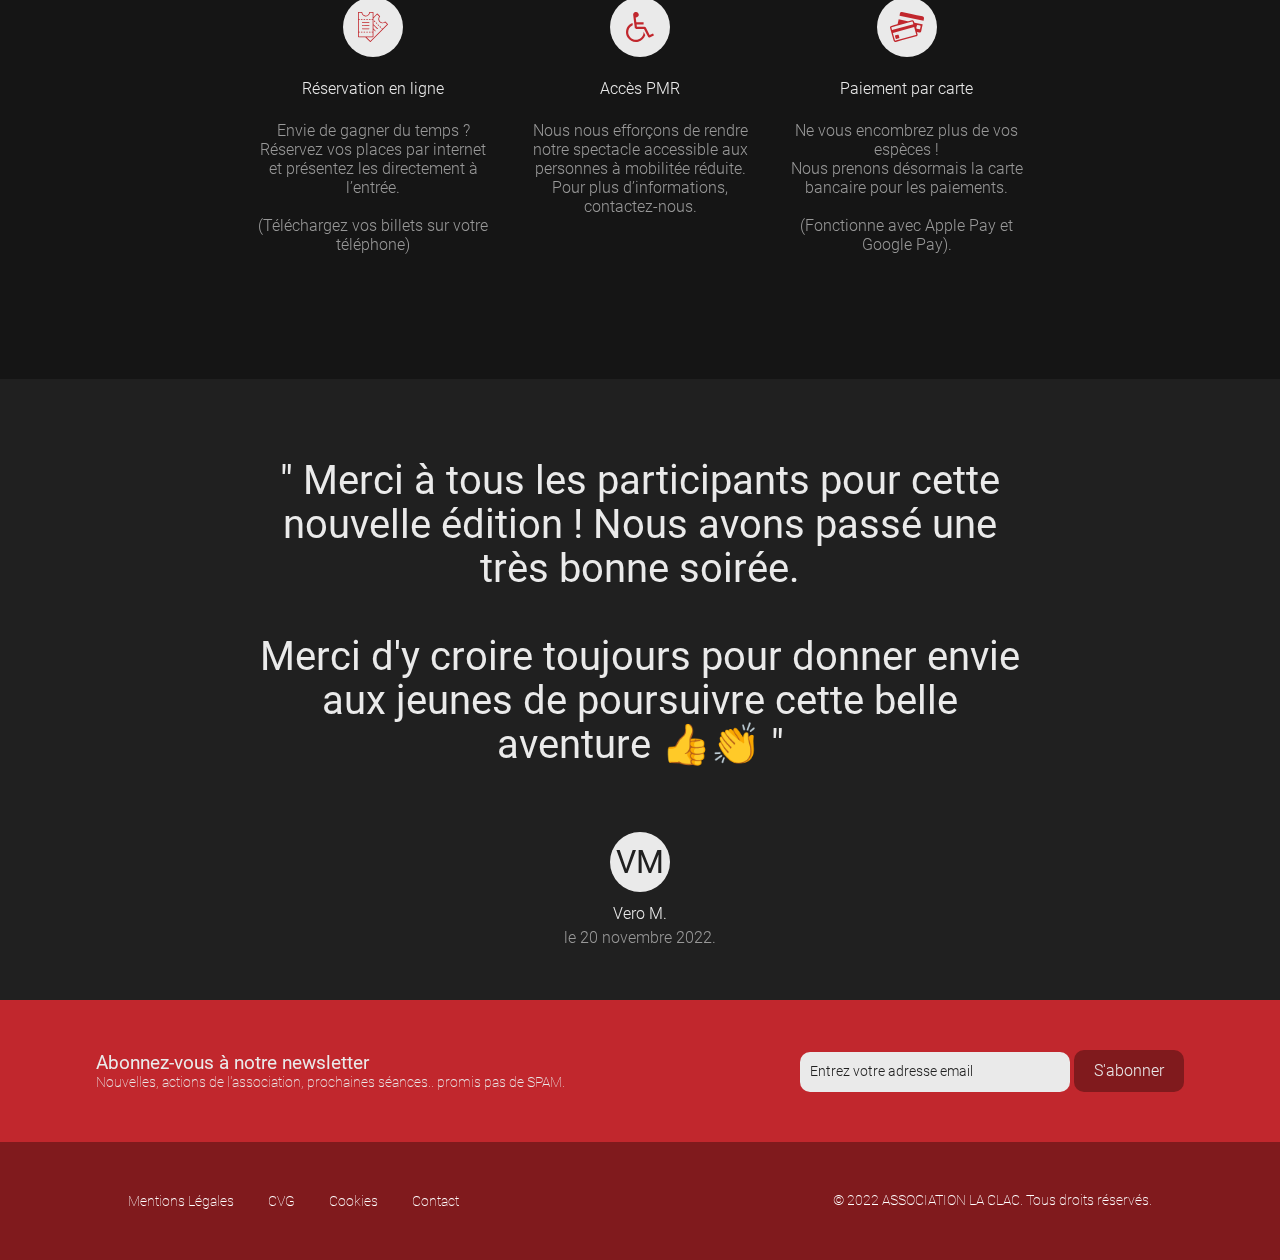
==== commit a8937cf5: "Update" ====
--- a/index.html
+++ b/index.html
@@ -1,4 +1,4 @@
-<!DOCTYPE html>
+﻿<!DOCTYPE html>
 
 <html>
 
@@ -8,81 +8,215 @@
     <title>La CLAC</title>
     <link rel="icon" type="images/x-icon" href="Sources/Favicon.svg">
     <link rel="stylesheet" type="text/css" href="style.css">
-    
+
 </head>
 
 <body>
 
- 
+
+    <!--Navigation Bar-->
+    <header class="header-main">
+        <img class="logo" src="Sources/Logo La CLAC.svg" alt="Logo">
+
+        <nav class="navbar background">
+
+            <ul class="nav-list">
+                <li> <a href="https://www.laclac.fr/">Accueil</a></li>
+                <li> <a href="https://www.laclac.fr/seances">Séances</a></li>
+                <li> <a href="https://www.laclac.fr/seances">Réserver</a></li>
+                <li> <a href="https://www.laclac.fr/seances">Vidéotech</a></li>
+
+            </ul>
+            <a class="LoginButton" link href="https://www.laclac.fr/seances">
+                Connexion </a>
+
+
+        </nav>
+    </header>
+
+
+
+
     <!--HomeBox-->
     <div id="Panel1">
+        <video id="background-video" autoplay loop muted>
+
+            <source src="/Sources/BACKGROUND SITE.mp4" type="video/mp4">
+        </video>
         <div class="section1">
             <a class="socialbutton" link href="
             https://linktr.ee/assolaclac">
-                    Suivez-nous sur les réseaux </a>
-            <h1 class="hometext1"> Une nouvelle vision du spectacle </h1>
+                Suivez-nous sur les réseaux</a>
+            <h1 class="hometext1"> 35 ans sur les planches </h1>
             <h3 class="hometext2"> Découvrez ou re-découvrez l’art du spectacle amateur dans un show unique et
                 familliale. </h3>
             <div class="section2">
-                <a class="whitebutton" link href="https://www.helloasso.com/associations/la-clac">
-                        Réservez vos places </a>
-                <a class="purplebutton" link href="https://www.bs-production.fr">
-                        les Séances </a>
+                <a class="whitebutton" link href="tel:0640235591">
+                    <link href='https://css.gg/play-button.css' rel='stylesheet'>
+                    Bande Annonce
+                </a>
+                <a class="redbutton" link href="https://www.laclac.fr/seances">
+                    Réserver en ligne </a>
             </div>
         </div>
-        <div class="Panelimg1"></div>
+
     </div>
-
 
     <!--About-->
     <div id="Panel2">
-        <div>
-            <div class="about">
-                <h4 class="ancre1"> A propos de nous.</h4>
-            </div class="about">
-            <h2 class="text1"> 35 ans d'existence.</span></h2>
-            <p class="paragraphe1">
-                Créée en 1989, mais officiellement association indépendante en 1992, l'association La CLAC (Chapelle
-                Largeau Association Culturelle) regroupe, en 2022, plus de 120 adhérents tous bénévoles.<br><br>
-
-                Nous organisons notre spectacle de variétés annuel les deux derniers weekends complets de novembre.<br>
-                Réunissant plusieurs générations d'acteurs allant de 10 ans à 80 ans. 
-            </p>
+        <div id="section3">
+            <div>
+                <div class="about">
+                    <h4 class="ancre1"> A propos de nous.</h4>
+                </div class="about">
+                <h2 class="title1"> 35 ans d'existence.</span></h2>
+                <p class="paragraphe1">
+                    Créée en 1989, mais officiellement association indépendante en 1992, l'association La CLAC <br>
+                    (Chapelle Largeau Association Culturelle) regroupe, en 2022, plus de 120 adhérents tous
+                    bénévoles.<br><br>
+
+                    Nous organisons notre spectacle de variétés annuel les deux derniers weekends complets de
+                    novembre.<br>
+                    Réunissant plusieurs générations d'acteurs allant de 10 ans à 80 ans.
+                </p>
+
+                <div id="section4">
+                    <div class="gridrow">
+                        <div id="arg">
+                            <div class="icon-arg">
+                                <img id="icon-arg-set" src="/Sources/ICO/Agenda.svg"></img>
+                            </div>
+                            <a id="sectiontitle">5 représentations</a>
+                            <a id="infos">Chaque année, nous montons sur les planches les deux derniers weekends
+                                complets de
+                                Novembre.</a>
+
+                        </div>
+                        <div id="arg">
+                            <div class="icon-arg">
+                                <img id="icon-arg-set" src="/Sources/ICO/Time.svg"></img>
+                            </div>
+                            <a id="sectiontitle">2h30 de show</a>
+                            <a id="infos">Installez-vous et profitez de plus de 2h30 de show conçu par nos
+                                bénévoles.</a>
+
+                        </div>
+                        <div id="arg">
+                            <div class="icon-arg">
+                                <img id="icon-arg-set" src="/Sources/ICO/quality.svg"></img>
+                            </div>
+                            <a id="sectiontitle">Une qualité recherchée</a>
+                            <a id="infos">Nos techniciens travaillent chaque année à améliorer la qualité du spectacle
+                                pour vous
+                                faire vivre un show unique.</a>
+
+                        </div>
+
+
+                    </div>
+
+                    <div class="gridrow">
+                        <div id="arg">
+                            <div class="icon-arg">
+                                <img id="icon-arg-set" src="/Sources/ICO/Billets.svg"></img>
+                            </div>
+                            <a id="sectiontitle">Réservation en ligne</a>
+                            <a id="infos">Envie de gagner du temps ? <br>
+                                Réservez vos places par internet et présentez les directement à l’entrée.<br><br>
+                                (Téléchargez vos billets sur votre téléphone)</a>
+
+                        </div>
+                        <div id="arg">
+                            <div class="icon-arg">
+                                <img id="icon-arg-set" src="/Sources/ICO/pmr.svg"></img>
+                            </div>
+                            <a id="sectiontitle">Accès PMR</a>
+                            <a id="infos">Nous nous efforçons de rendre notre spectacle accessible aux personnes à
+                                mobilitée réduite. Pour plus d’informations, contactez-nous.</a>
+
+                        </div>
+                        <div id="arg">
+                            <div class="icon-arg">
+                                <img id="icon-arg-set" src="/Sources/ICO/CB.svg"></img>
+                            </div>
+                            <a id="sectiontitle">Paiement par carte</a>
+                            <a id="infos">Ne vous encombrez plus de vos espèces ! <br> 
+                                Nous prenons désormais la carte bancaire pour les paiements. <br><br>
+                                (Fonctionne avec Apple Pay et Google Pay).</a>
+
+                        </div>
+                    </div>
+                </div>
+            </div>
         </div>
-        <div class="picturespanel"></div>
-        
+        <div id="Panel3">
+            <div id="section4">
+
+                <a id="bestreview">" Merci à tous les participants pour cette nouvelle édition !
+                    Nous avons passé une très bonne soirée. <br><br>
+                    Merci d'y croire toujours pour donner envie aux jeunes de poursuivre cette belle aventure 👍👏 "
+                </a>
+            </div>
+            <div id="section4">
+                <div id="bestreview-id">VM
+
+                </div>
+                <a id="bestreview-name"> Vero M.</a>
+                <a id="bestreview-date"> le 20 novembre 2022.</a>
+            </div>
+        </div>
+
+
+
+
+
+
+
+
+
+
+
+
+        <!--Footer-->
+
+        <footer class="footer">
+
+            <div id="footer-section1">
+
+                <div id="newsletter">
+                    <div id="newsletter-section-text">
+                        <a id="news-title">Abonnez-vous à notre newsletter</a>
+                        <a id="news-info">Nouvelles, actions de l'association, prochaines séances.. promis pas de
+                            SPAM.</a>
+                    </div>
+
+                    <form action="" method="get" class="newsletter-form">
+                        <input type="email" name="email" id="email" value="Entrez votre adresse email" required>
+                        <input type="submit" id="submit-button" value="S'abonner">
+
+
+                </div>
+
+
+            </div>
+
+            <div id="footer-section2">
+                <div id="footerlegal">
+                    <div>
+                        <a class="footerlinks" href="https://laclac.fr/mentions-legales">Mentions Légales</a>
+                        <a class="footerlinks" href="https://laclac.fr/cvg">CVG</a>
+                        <a class="footerlinks" href="https://laclac.fr/cookies">Cookies</a>
+                        <a class="footerlinks" href="https://laclac.fr/contact">Contact</a>
+                    </div>
+
+                    <a id="footercopyright-text">© 2022 ASSOCIATION LA CLAC. Tous droits réservés.</a>
+                </div>
+            </div>
+
     </div>
 
-    </div>
-   
-    <!--Navigation Bar-->
-
-    <nav class="navbar background">
-        <img class="logo" src="Sources/Logo La CLAC.svg" alt="Logo">
-
-        <ul class="nav-list">
-            <li> <a href="/index.html">Accueil</a> </li>
-            <li> <a href="https://discord.gg/HwQ4FJWXtv">Séances</a> </li>
-        </ul>
-
-
-    </nav>
-
-    <!--Footer-->
-
-    <footer class="footer">
-
-        
-        <div id="linebar">
-            <a class="footerlinksend">© 2022 ASSOCIATION LA CLAC. Tous droits réservés.</a>
-        </div>
-        <div id="linebar">
-            <a class="footerlinks" href="/mentions-legales.html">Mentions Légales</a>
-            <a class="footerlinks" href="/cvg.html">CVG</a>
-        </div>
     </footer>
 
 
- 
 
 </body>--- a/style.css
+++ b/style.css
@@ -1,1314 +1,777 @@
 @font-face {
     /* Load the Roboto Font */
-    font-family: 'Roboto';
+    font-family: 'RobotoRegular';
     src: url("font/Roboto-Regular.ttf");
-}
-
+    font-weight: regular;
+
+
+}
+
+@font-face {
+    /* Load the Roboto Font */
+    font-family: 'RobotoBold';
+    src: url("font/Roboto-Bold.ttf");
+    font-weight: bold;
+
+
+}
+
+@font-face {
+    /* Load the Roboto Font */
+    font-family: 'RobotoLight';
+    src: url("font/Roboto-Light.ttf");
+    font-weight: light;
+
+
+}
+
+@font-face {
+    /* Load the Roboto Font */
+    font-family: 'RobotoThin';
+    src: url("font/Roboto-Thin.ttf");
+    font-weight: thin;
+
+
+}
+
+@import url('https://css.gg/play-button.css');
 
 body {
     /* Margin and Padding of the page */
     margin: 0;
     padding: 0;
-    background-color: #eeeeee;
+    background-color: #151515;
 }
 
 a {
     text-decoration: none;
 }
 
-.whitebutton  {
+.whitebutton {
     /* Dimensions & Position */
 
     width: 50%;
-    height: 50px;
+    height: 55px;
 
     /* design */
 
     background: #fafafa;
-    
+
     border-radius: 10px;
     border-style: outset;
-    border-width: 1px;
-
-    border-color: #aaaaaa;
+    border-width: 0px;
+
+
 
     /* text parameters */
-    font-family: "Roboto";
-    text-align: center;
-    line-height: 50px;
+    font-family: "RobotoLight";
+    text-align: center;
+    line-height: 55px;
     font-weight: 400;
-    font-size: 90%;
+    font-size: 1em;
     color: #000000;
 }
+
 .whitebutton:hover {
 
-    background: #ffffff;
-    mix-blend-mode: multiply;
+    background: #dadada;
     border-radius: 10px;
     border-style: outset;
-    border-width: 1px;
-
-    border-color: #aaaaaa;
+    border-width: 0px;
+
 
     /* text parameters */
-    font-family: "Roboto";
-    text-align: center;
-    line-height: 50px;
+    font-family: "RobotoLight";
+    text-align: center;
+
     font-weight: 500;
-    font-size: 90%;
-    color: #000000;
-    
-}
-
-.purplebutton  {
+    font-size: 0.9em;
+    color: #202020;
+
+}
+
+.redbutton {
     /* Dimensions & Position */
 
     width: 50%;
-    height: 50px;
+    height: 55px;
 
     /* design */
 
     background: #C1272D;
-    
+
     border-radius: 10px;
     border-style: outset;
-    border-width: 1px;
+    border-width: 0px;
 
     border-color: #C1272D;
 
     /* text parameters */
-    font-family: "Roboto";
-    text-align: center;
-    line-height: 50px;
+    font-family: "RobotoLight";
+    text-align: center;
+    line-height: 55px;
     font-weight: 400;
+    font-size: 1em;
+    color: #ffffff;
+}
+
+.redbutton:hover {
+
+    background: #801a1d;
+
+    border-color: #801a1d;
+    /* text parameters */
+    font-family: "RobotoLight";
+    text-align: center;
+
+    font-weight: 500;
+    font-size: 0.9em;
+    color: #ffffff;
+
+}
+
+
+/**HOMEPAGE**/
+
+
+
+/* Navigation Bar Style */
+.header-main {
+    display: flex;
+    justify-content: space-between;
+    position: fixed;
+    top: 0;
+    /* Position the navbar at the bottom of the page */
+    width: 100%;
+    /* Full width */
+    background: rgba(32, 32, 32, 0.9);
+    background-blend-mode: darken;
+    background-size: cover;
+    backdrop-filter: blur(8px);
+
+}
+
+.logo {
+    /*define the parameters of "logo"*/
+    width: 48px;
+    margin-left: 25px;
+    color: #eaeaea;
+}
+
+.navbar {
+    /* Navigation Bar */
+    display: flex;
+
+
+    align-items: center;
+    justify-content: space-between;
+    height: 70px;
+
+
+    cursor: pointer;
+
+
+}
+
+.nav-list {
+    /* Dimension of the navigation list */
+
+    display: flex;
+}
+
+.nav-list li {
+    /* Style of navigation text */
+
+    list-style: none;
+    font-family: "RobotoLight";
+    font-size: 1em;
+    color: #eaeaea;
+    padding: 26px 20px;
+    margin-right: 20px;
+}
+
+.nav-list li a {
+    /* Style of navigation text link */
+
+    text-decoration: none;
+    color: #eaeaea;
+    font-weight: 200;
+}
+
+.nav-list li a:hover {
+    /* Style of navigation text with selected */
+    color: #aaaaaa;
+    font-weight: 400;
+}
+
+.LoginButton {
+
+    /* Dimensions & Position */
+
+    width: 110px;
+    height: 40px;
+    margin-right: 50px;
+
+    /* design */
+
+    background: #C1272D;
+
+    border-radius: 10px;
+    border-style: outset;
+    border-width: 0px;
+
+    border-color: #C1272D;
+
+    /* text parameters */
+    font-family: "RobotoLight";
+    text-align: center;
+
+    line-height: 40px;
+
     font-size: 90%;
     color: #ffffff;
-}
-.purplebutton:hover {
+
+
+}
+
+.LoginButton:hover {
 
     background: #801a1d;
-    
+
     border-radius: 10px;
     border-style: outset;
-    border-width: 1px;
+    border-width: 0px;
 
     border-color: #801a1d;
     /* text parameters */
-    font-family: "Roboto";
-    text-align: center;
-    line-height: 50px;
-    font-weight: 500;
-    font-size: 90%;
+    font-family: "RobotoLight";
     color: #ffffff;
-    
-}
-    
-
-/**HOMEPAGE**/
-
-@media screen and (min-width: 1024px){
-
-    /* Navigation Bar Style */
-
-    .logo {
-        /*define the parameters of "logo"*/
-        width: 48px;
-        margin-left: 25px;
-        color: #eaeaea;
-    }
-
-    .navbar {
-        /* Navigation Bar */
-        display: flex;
-
-
-        align-items: center;
-        justify-content: space-between;
-        top: 0px;
-        height: 70px;
-
-
-        cursor: pointer;
-
-        position: fixed;
-        /* Set the navbar to fixed position */
-        top: 0;
-        /* Position the navbar at the bottom of the page */
-        width: 100%;
-        /* Full width */
-    }
-
-    .nav-list {
-        /* Dimension of the navigation list */
-
-        display: flex;
-    }
-
-    .nav-list li {
-        /* Style of navigation text */
-
-        list-style: none;
-        font-family: "Roboto";
-        font-size: 0.9em;
-        color: #202020;
-        padding: 26px 20px;
-        margin-right: 20px;
-    }
-
-    .nav-list li a {
-        /* Style of navigation text link */
-
-        text-decoration: none;
-        color: #202020;
-    }
-
-    .nav-list li a:hover {
-        /* Style of navigation text with selected */
-        color: #C1272D;
-    }
-
-    .background {
-        /* Style of navigation bar */
-        background: rgba(250, 250, 250, 0.9);
-        background-blend-mode: darken;
-        background-size: cover;
-        backdrop-filter: blur(8px);
-
-    }
-
-
-    
-
-
-
-
-
-
-    /* --- HomePage Panel 1  --- */
-
-
-
-    #Panel1 {
-        /*define the parameters of "rectangle" */
-
-        display: flex;
-        flex-direction: column;
-        align-items: center;
-        align-content: center;
-        justify-content: center;
-        padding: 120px 0px 0px;
-        text-decoration: none;
-        background-color: #eeeeee;
-        background-image: linear-gradient(180deg, #eeeeee 0%, #DEDEDE 100%);
-    }
-
-    .socialbutton {
-        /* Auto layout */
-
-        display: flex;
-        flex-direction: row;
-        align-items: center;
-        justify-content: center;
-        margin: 0 auto;
-        padding: 4px 10px 4px 4px;
-        gap: 12px;
-
-        width: 30%;
-
-        /* Primary/50 */
-
-        background: #F9F5FF;
-        mix-blend-mode: multiply;
-        border-radius: 16px;
-        border-style: none;
-
-        /* text parameters */
-
-        font-family: "Roboto";
-        font-weight: 300;
-        font-size: 100%;
-        color: #C1272D;
-
-
-
-    }
-
-    
-    .socialbutton:hover {
-
-        font-family: "Roboto";
-        font-weight: 500;
-        font-size: 100%;
-        color: #C1272D;
-    }
-
-    .hometext1 {
-        /*define the parameters of "hometext1" */
-
-        font-family: "Roboto";
-        font-weight: 500;
-        font-size: 360%;
-        color: #202020;
-
-        text-align: center;
-
-
-    }
-
-    .hometext2 {
-        /*define the parameters of "hometext2" */
-        display: flex;
-        flex-direction: row;
-        align-items: center;
-        justify-content: center;
-        margin: 0 auto;
-
-        font-family: "Roboto";
-        font-weight: 300;
-        font-size: 125%;
-        color: #202020;
-        text-align: center;
-        padding-bottom: 100px;
-        width: 90%;
-    }
-
-
-    .section2 {
-        display: flex;
-        flex-direction: row;
-        align-items: flex-start;
-        padding: 0px;
-        gap: 12px;
-
-        width: 408px;
-        height: 60px;
-
-
-        /* Inside auto layout */
-
-        margin: 0 auto;
-
-
-    }
-
-    .Panelimg1 {
-
-        background-image: url(Sources/La_CLAC_Panel_Image_1.jpg);
-        background-repeat: no-repeat;
-        background-position: center;
-        
-        margin-top: 50px;
-        width: 80%;
-        height: 25vw;
-        background-size: cover;
-        border-radius: 25px 25px 0px 0px;
-        box-shadow: #000000 3px;
-    }
+
+}
+
+
+
+
+
+
+
+/* --- HomePage Panel 1  --- */
+
+
+
+#Panel1 {
+    /*define the parameters of "rectangle" */
+
+    display: flex;
+    flex-direction: column;
+    align-items: center;
+    align-content: center;
+    justify-content: center;
+    padding: 18em 0px 0px;
+    text-decoration: none;
+    background-color: rgba(32, 32, 32, 0.9);
+    padding-bottom: 25%;
+
+
+
+
+
+
+}
+
+#background-video {
+    height: 100%;
+    width: 100%;
+    object-fit: cover;
+    position: fixed;
+    top: 0;
+    bottom: 0;
+    left: 0;
+    right: 0;
+    z-index: -1;
+}
+
+.socialbutton {
+    /* Auto layout */
+
+    display: flex;
+    flex-direction: row;
+    align-items: center;
+    justify-content: center;
+    margin: 0 auto;
+    padding: 5px 10px 5px 5px;
+    gap: 12em;
+
+    width: 15em;
+
+    /* Primary/50 */
+
+    background: #eaeaea;
+
+    border-radius: 16px;
+    border-style: none;
+
+    /* text parameters */
+
+    font-family: "RobotoRegular";
+    font-weight: 300;
+    font-size: 1em;
+    color: #C1272D;
+
+
+
+}
+
+
+.socialbutton:hover {
+    background: #cccccc;
+    color: #801a1d;
+}
+
+.hometext1 {
+    /*define the parameters of "hometext1" */
+
+    font-family: "RobotoBold";
+    font-size: 5em;
+    color: #eaeaea;
+    text-align: center;
+    line-height: 0;
+}
+
+.hometext2 {
+    /*define the parameters of "hometext2" */
+    display: flex;
+    flex-direction: row;
+    align-items: center;
+    justify-content: center;
+    margin: 0 auto;
+
+    font-family: "RobotoThin";
+    font-size: 1.2em;
+    color: #aaaaaa;
+    text-align: center;
+    padding-bottom: 10%;
+    width: 90%;
+}
+
+
+
+.section2 {
+    display: flex;
+    flex-direction: row;
+    align-items: flex-start;
+    padding: 0px;
+    gap: 12px;
+
+    width: 25em;
+    margin: 0 auto;
+
+}
+
+
+
 
 
 
 /* --- HomePage Panel 2  --- */
 
-    #Panel2 {
-        
-        width: 80%;
-        
-        height: 500px;
-        display: flex;
-        
-
-        margin: 0 auto;
-        margin-top: 100px;
-        margin-bottom: 100px;
-     
-        align-items: center;
-        align-content: center;
-        justify-content: space-between;
-        
-    }
-
-
-    .about {
-
-        display: flex;
-    
-        width: 80%;
-        font-family: 'Roboto';
-        font-weight: 200;
-        font-size: 100%;
-        
-        text-align: left;
-
-        color: #C1272D;
-    }
-
-    .text1 {
-        display: flex;
-        font-family: 'Roboto';
-        width: 300px;
-
-        font-weight: 600;
-        font-size: 200%;
-
-        color: #101828;
-    }
-
-    .paragraphe1{
-        display: flex;
-        width: 35vw;
-        
-        
-        font-family: 'Roboto';
-        font-weight: 400;
-        font-size: 120%;
-        line-height: 30px;
-
-        color: #667085; 
-    }
-    
-
-
-    .picturespanel{
-
-        display: flex;
-        align-content: center;
-        
-        width: 60vw;
-        height: 100%;
-        background-image: url(Sources/Panel2.jpg);
-        background-repeat: no-repeat;
-        background-position: center;
-        background-size: cover;
-        border-radius: 20px;
-
-    }
-
-
-    /**Legale **/
-
-
-    .paragraphepanel{
-        width: 80%;
-        
-        width: 35vw;
-        display: flex;
-        
-
-        margin: 0 auto;
-        
-     
-        align-items: center;
-        align-content: center;
-        justify-content: center;
-        text-align: justify;   
-    }
-
-        .h4 {
-            display: flex;
-            font-family: 'Roboto';
-            
-            margin-left: -20px;
-    
-            font-weight: 400;
-            font-size: 125%;
-    
-            color: #202020;
-        }
-
-        .paragraphe2{
-            display: flex;
-            
-            
-            
-            font-family: 'Roboto';
-            font-weight: 400;
-            font-size: 120%;
-            line-height: 30px;
-    
-            color: #303030; 
-        }
-    }
-
-
-@media screen and (min-width: 768px){
-
-    /* Navigation Bar Style */
-
-    .logo {
-        /*define the parameters of "logo"*/
-        width: 48px;
-        margin-left: 25px;
-        color: #eaeaea;
-    }
-
-    .navbar {
-        /* Navigation Bar */
-        display: flex;
-
-
-        align-items: center;
-        justify-content: space-between;
-        top: 0px;
-        height: 70px;
-
-
-        cursor: pointer;
-
-        position: fixed;
-        /* Set the navbar to fixed position */
-        top: 0;
-        /* Position the navbar at the bottom of the page */
-        width: 100%;
-        /* Full width */
-    }
-
-    .nav-list {
-        /* Dimension of the navigation list */
-
-        display: flex;
-    }
-
-    .nav-list li {
-        /* Style of navigation text */
-
-        list-style: none;
-        font-family: "Roboto";
-        font-size: 0.9em;
-        color: #202020;
-        padding: 26px 20px;
-        margin-right: 20px;
-    }
-
-    .nav-list li a {
-        /* Style of navigation text link */
-
-        text-decoration: none;
-        color: #202020;
-    }
-
-    .nav-list li a:hover {
-        /* Style of navigation text with selected */
-        color: #C1272D;
-    }
-
-    .background {
-        /* Style of navigation bar */
-        background: rgba(250, 250, 250, 0.9);
-        background-blend-mode: darken;
-        background-size: cover;
-        backdrop-filter: blur(8px);
-
-    }
-
-
-
-
-
-
-
-
-
-    /* --- Panel 1  --- */
-
-
-
-    #Panel1 {
-        /*define the parameters of "rectangle" */
-
-        display: flex;
-        flex-direction: column;
-        align-items: center;
-        align-content: center;
-        justify-content: center;
-        padding: 120px 0px 0px;
-        text-decoration: none;
-        background-color: #eeeeee;
-        background-image: linear-gradient(180deg, #eeeeee 0%, #DEDEDE 100%);
-    }
-
-    .socialbutton {
-        /* Auto layout */
-
-        display: flex;
-        flex-direction: row;
-        align-items: center;
-        justify-content: center;
-        margin: 0 auto;
-        padding: 4px 10px 4px 4px;
-        gap: 12px;
-
-        width: 30%;
-
-        /* Primary/50 */
-
-        background: #F9F5FF;
-        mix-blend-mode: multiply;
-        border-radius: 16px;
-        border-style: none;
-
-        /* text parameters */
-
-        font-family: "Roboto";
-        font-weight: 300;
-        font-size: 100%;
-        color: #C1272D;
-
-
-
-    }
-
-    
-    .socialbutton:hover {
-
-        font-family: "Roboto";
-        font-weight: 500;
-        font-size: 100%;
-        color: #C1272D;
-    }
-
-    .hometext1 {
-        /*define the parameters of "hometext1" */
-
-        font-family: "Roboto";
-        font-weight: 500;
-        font-size: 320%;
-        color: #202020;
-
-        text-align: center;
-
-
-    }
-
-    .hometext2 {
-        /*define the parameters of "hometext2" */
-        display: flex;
-        flex-direction: row;
-        align-items: center;
-        justify-content: center;
-        margin: 0 auto;
-
-        font-family: "Roboto";
-        font-weight: 300;
-        font-size: 125%;
-        color: #202020;
-        text-align: center;
-        padding-bottom: 100px;
-        width: 90%;
-    }
-
-
-    .section2 {
-        display: flex;
-        flex-direction: row;
-        align-items: flex-start;
-        padding: 0px;
-        gap: 12px;
-
-        width: 408px;
-        height: 60px;
-
-
-        /* Inside auto layout */
-
-        margin: 0 auto;
-
-
-    }
-
-    .Panelimg1 {
-
-        background-image: url(Sources/La_CLAC_Panel_Image_1.jpg);
-        background-repeat: no-repeat;
-        background-position: center;
-        
-        margin-top: 50px;
-        width: 80%;
-        height: 30vw;
-        background-size: cover;
-        border-radius: 25px 25px 0px 0px;
-        box-shadow: #000000 3px;
-    }
-
-
-
-/* --- Panel 2  --- */
-
-    #Panel2 {
-        
-        width: 80%;
-        
-        height: 500px;
-        display: flex;
-        
-
-        margin: 0 auto;
-        margin-top: 100px;
-        margin-bottom: 100px;
-     
-        align-items: center;
-        align-content: center;
-        justify-content: space-between;
-        
-    }
-
-
-    .about {
-
-        display: flex;
-    
-        width: 80%;
-        font-family: 'Roboto';
-        font-weight: 200;
-        font-size: 100%;
-        
-        text-align: left;
-
-        color: #C1272D;
-    }
-
-    .text1 {
-        display: flex;
-        font-family: 'Roboto';
-        width: 300px;
-
-        font-weight: 600;
-        font-size: 200%;
-
-        color: #101828;
-    }
-
-    .paragraphe1{
-        display: flex;
-        width: 35vw;
-        
-        
-        font-family: 'Roboto';
-        font-weight: 400;
-        font-size: 120%;
-        line-height: 30px;
-
-        color: #667085; 
-    }
-
-
-    .picturespanel{
-
-        display: flex;
-        align-content: center;
-        
-        width: 60vw;
-        height: 100%;
-        background-image: url(Sources/Panel2.jpg);
-        background-repeat: no-repeat;
-        background-position: center;
-        background-size: cover;
-        border-radius: 20px;
-
-    }
-
-
-        /**Legale **/
-
-
-        .paragraphepanel{
-            width: 80%;
-            
-            width: 52vw;
-            display: flex;
-            margin: 0 auto;
-            align-items: center;
-            align-content: center;
-            justify-content: center;
-            text-align: justify;   
-        }
-    
-            .h4 {
-                display: flex;
-                font-family: 'Roboto';
-                
-                margin-left: -20px;
-        
-                font-weight: 400;
-                font-size: 125%;
-        
-                color: #202020;
-            }
-    
-            .paragraphe2{
-                display: flex;
-                
-                
-                
-                font-family: 'Roboto';
-                font-weight: 400;
-                font-size: 120%;
-                line-height: 30px;
-        
-                color: #303030; 
-            }
-
-
-}
-
-
-@media screen and (max-width: 768px ){
-
-    /* Navigation Bar Style */
-
-    .logo {
-        /*define the parameters of "logo"*/
-        width: 48px;
-        margin-left: 25px;
-        color: #eaeaea;
-    }
-
-    .navbar {
-        /* Navigation Bar */
-        display: flex;
-
-
-        align-items: center;
-        justify-content: space-between;
-        top: 0px;
-        height: 70px;
-
-
-        cursor: pointer;
-
-        position: fixed;
-        /* Set the navbar to fixed position */
-        top: 0;
-        /* Position the navbar at the bottom of the page */
-        width: 100%;
-        /* Full width */
-    }
-
-    .nav-list {
-        /* Dimension of the navigation list */
-
-        display: flex;
-    }
-
-    .nav-list li {
-        /* Style of navigation text */
-
-        list-style: none;
-        font-family: "Roboto";
-        font-size: 0.8em;
-        color: #202020;
-        padding: 26px 20px;
-        margin-right: 20px;
-    }
-
-    .nav-list li a {
-        /* Style of navigation text link */
-
-        text-decoration: none;
-        color: #202020;
-    }
-
-    .nav-list li a:hover {
-        /* Style of navigation text with selected */
-        color: #C1272D;
-    }
-
-    .background {
-        /* Style of navigation bar */
-        background: rgba(250, 250, 250, 0.9);
-        background-blend-mode: darken;
-        background-size: cover;
-        backdrop-filter: blur(8px);
-
-    }
-
-
-  
-
-    .whitebutton  {
-        /* Dimensions & Position */
-    
-        width: 50%;
-        height: 50px;
-    
-        /* design */
-    
-        background: #ffffff;
-        mix-blend-mode: multiply;
-        border-radius: 10px;
-        border-style: outset;
-        border-width: 1px;
-    
-        border-color: #aaaaaa;
-    
-        /* text parameters */
-        font-family: "Roboto";
-        text-align: center;
-        line-height: 50px;
-        font-weight: 400;
-        font-size: 100%;
-        color: #000000;
-    }
-    .whitebutton:hover {
-    
-        background: #ffffff;
-        mix-blend-mode: multiply;
-        border-radius: 10px;
-        border-style: outset;
-        border-width: 1px;
-    
-        border-color: #aaaaaa;
-    
-        /* text parameters */
-        font-family: "Roboto";
-        text-align: center;
-        line-height: 50px;
-        font-weight: 500;
-        font-size: 100%;
-        color: #000000;
-        
-    }
-    
-    .purplebutton  {
-        /* Dimensions & Position */
-    
-        width: 50%;
-        height: 50px;
-    
-        /* design */
-    
-        background: #C1272D;
-        mix-blend-mode: multiply;
-        border-radius: 10px;
-        border-style: outset;
-        border-width: 1px;
-    
-        border-color: #C1272D;
-    
-        /* text parameters */
-        font-family: "Roboto";
-        text-align: center;
-        line-height: 50px;
-        font-weight: 400;
-        font-size: 100%;
-        color: #ffffff;
-    }
-    .purplebutton:hover {
-    
-        background: #C1272D;
-        mix-blend-mode: multiply;
-        border-radius: 10px;
-        border-style: outset;
-        border-width: 1px;
-    
-        border-color: #C1272D;
-    
-        /* text parameters */
-        font-family: "Roboto";
-        text-align: center;
-        line-height: 50px;
-        font-weight: 500;
-        font-size: 100%;
-        color: #ffffff;
-        
-    }
-
-
-
-    /* --- Panel 1  --- */
-
-
-
-    #Panel1 {
-        /*define the parameters of "rectangle" */
-
-        display: flex;
-        flex-direction: column;
-        align-items: center;
-        align-content: center;
-        justify-content: center;
-        padding: 120px 0px 0px;
-        text-decoration: none;
-        background-color: #eeeeee;
-        background-image: linear-gradient(180deg, #eeeeee 0%, #DEDEDE 100%);
-    }
-
-    .socialbutton {
-        /* Auto layout */
-
-        display: flex;
-        flex-direction: row;
-        align-items: center;
-        justify-content: center;
-        margin: 0 auto;
-        padding: 4px 10px 4px 4px;
-        gap: 12px;
-
-        width: 80%;
-
-        /* Primary/50 */
-
-        background: #F9F5FF;
-        mix-blend-mode: multiply;
-        border-radius: 16px;
-        border-style: none;
-
-        /* text parameters */
-
-        font-family: "Roboto";
-        font-weight: 300;
-        font-size: 100%;
-        color: #C1272D;
-        text-align: center;
-
-
-
-    }
-
-    
-    .socialbutton:hover {
-
-        font-family: "Roboto";
-        font-weight: 500;
-        font-size: 100%;
-        color: #C1272D;
-    }
-
-    .hometext1 {
-        /*define the parameters of "hometext1" */
-
-        font-family: "Roboto";
-        font-weight: 500;
-        font-size: 200%;
-        color: #202020;
-
-        text-align: center;
-
-
-    }
-
-    .hometext2 {
-        /*define the parameters of "hometext2" */
-        display: flex;
-        flex-direction: row;
-        align-items: center;
-        justify-content: center;
-        margin: 0 auto;
-
-        font-family: "Roboto";
-        font-weight: 300;
-        font-size: 100%;
-        color: #202020;
-        text-align: center;
-        padding-bottom: 50px;
-        width: 80%;
-    }
-
-
-    .section2 {
-        display: flex;
-        flex-direction: row;
-        align-items: flex-start;
-        padding: 0px;
-        gap: 12px;
-
-        width: 90%;
-        height: 30px;
-
-
-        /* Inside auto layout */
-
-        margin: 0 auto;
-
-
-    }
-
-    .Panelimg1 {
-
-        background-image: url(Sources/La_CLAC_Panel_Image_1.jpg);
-        background-repeat: no-repeat;
-        background-position: center;
-        
-        margin-top: 50px;
-        width: 90%;
-        height: 40vw;
-        background-size: cover;
-        border-radius: 25px 25px 0px 0px;
-        box-shadow: #000000 3px;
-    }
-
-
-
-/* --- Panel 2  --- */
-
-    #Panel2 {
-        
-        width: 90%;
-
-        
-        height: 700px;
-        display: flex;
-        flex-direction:column;
-
-        
-
-        margin: 0 auto;
-        margin-top: 10px;
-        margin-bottom: 100px;
-     
-        align-items: center;
-        align-content: center;
-        
-        
-    }
-
-
-    .about {
-
-        display: flex;
-    
-        width: 90%;
-        font-family: 'Roboto';
-        font-weight: 200;
-        font-size: 80%;
-        
-        text-align: left;
-
-        color: #C1272D;
-    }
-
-    .text1 {
-        display: flex;
-        font-family: 'Roboto';
-        width: auto;
-        
-        font-weight: 600;
-        font-size: 120%;
-
-        color: #101828;
-    }
-
-    .paragraphe1{
-        display: flex;
-        width: 100%;
-        text-align: left;
-        
-        font-family: 'Roboto';
-        font-weight: 400;
-        font-size: 100%;
-        line-height: 25px;
-
-        color: #667085; 
-    }
-
-
-    .picturespanel{
-
-        display: flex;
-        align-content: center;
-        
-        width: 100%;
-        height: 100%;
-        background-image: url(Sources/Panel2.jpg);
-        background-repeat: no-repeat;
-        background-position: center;
-        background-size: cover;
-        border-radius: 20px;
-
-    }
-
-    /**Legale **/
-
-
-    .paragraphepanel{
-        width: 80%;
-        
-        height: 100%;
-        display: flex;
-        
-
-        margin: 0 auto;
-        margin-top: 100px;
-        margin-bottom: 100px;
-     
-        align-items: center;
-        align-content: center;
-        justify-content:center ;
-        text-align: left;
-    
-
-         
-    }
-
-        .h4 {
-            display: flex;
-            font-family: 'Roboto';
-            width: auto;
-            margin-left: -20px;
-    
-            font-weight: 300;
-            font-size: 125%;
-    
-            color: #202020;
-        }
-
-        .paragraphe2{
-            display: flex;
-            width: auto;
-            
-            
-            font-family: 'Roboto';
-            font-weight: 400;
-            font-size: 100%;
-            line-height: 30px;
-             
-            color: #303030; 
-        }
-
-}
-
-
-
-
-/* --- Footer  --- */
-@media screen and (min-width: 768px){
-    
-
-.footer {
+#Panel2 {
+
+    width: 100%;
+    background-color: #151515;
+}
+
+
+#section3 {
+
+    width: 100%;
+
+    height: auto;
+    display: flex;
+    flex-direction: column;
+
+
+    margin: 0 auto;
+    padding-top: 5em;
+    padding-bottom: 5em;
+
+    align-items: center;
+    align-content: center;
+    text-align: center;
+
+
+}
+
+
+.about {
+
+    display: flex;
+    flex-direction: column;
+
+
+    font-family: 'RobotoRegular';
+    font-size: 1em;
+
+    text-align: center;
+
+    color: #C1272D;
+}
+
+.title1 {
+    display: flex;
+    flex-direction: column;
+    width: auto;
+
+    font-family: 'RobotoBold';
+    font-size: 2em;
+
+    color: #eaeaea;
+}
+
+.paragraphe1 {
+    display: flex;
+    flex-direction: column;
+    height: 12em;
+
+    font-family: 'RobotoLight';
+    font-size: 1.1em;
+    line-height: 1.5em;
+
+    color: #eaeaea;
+}
+
+
+#section4 {
+    display: flex;
+    flex-direction: column;
+    align-items: center;
+    align-content: center;
+    height: auto;
+    width: 100%;
+    margin: 0 auto;
+    margin-top: 15px;
+
+
+
+}
+
+.gridrow {
 
     display: flex;
     flex-direction: row;
-    
+    padding: 0px;
+    margin-bottom: 30px;
+    gap: 32px;
+
+}
+
+#arg {
+
+    display: flex;
+    flex-direction: column;
+    align-items: center;
+    gap: 20px;
+    width: 33%;
+
+
+}
+
+.icon-arg {
+
+    background: #eaeaea;
+    border-radius: 50%;
+    width: 60px;
+    height: 60px;
+    margin-bottom: 10px;
+
+}
+
+#sectiontitle {
+
+    font-family: 'RobotoLight';
+    font-size: 1em;
+    text-align: center;
+    line-height: 20%;
+    margin-bottom: 10px;
+    color: #eaeaea;
+}
+
+#infos {
+    font-family: 'RobotoLight';
+    font-size: 1em;
+    text-align: center;
+    color: #999999;
+
+}
+
+#icon-arg-set {
+
+    height: 30px;
+    margin-top: 15px;
+
+
+}
+
+
+
+
+
+
+/* --- HomePage Panel 3  --- */
+
+
+#Panel3 {
+    width: 100%;
+    background-color: #202020;
+
+}
+
+#section4 {
+
+    display: flex;
+    flex-direction: column;
+
+    align-items: center;
+    align-content: center;
+
+    height: auto;
+    width: 60%;
+
+    text-align: center;
+
+}
+
+#bestreview {
+
+    padding-top: 2em;
+    margin-bottom: 1em;
+
+    font-family: 'RobotoRegular';
+    font-size: 2.5em;
+    line-height: 1.1em;
+
+
+    color: #eaeaea;
+
+}
+
+#bestreview-id {
+
+    margin: 10px;
+    height: 60px;
+    width: 60px;
+    border-radius: 100%;
+
+    background-color: #eaeaea;
+    border-color: #eaeaea;
+
+
+    font-family: 'RobotoRegular';
+    font-size: 2em;
+    color: #202020;
+    line-height: 60px;
+    /*Doit correspondre a la valeur du height et du width*/
+}
+
+#bestreview-name {
+
+    width: auto;
+
+    font-family: 'RobotoLight';
+    font-size: 1em;
+    line-height: 1.5em;
+
+    color: #eaeaea;
+
+}
+
+#bestreview-date {
+
+    width: auto;
+    margin-bottom: 50px;
+
+    font-family: 'RobotoLight';
+    font-size: 1em;
+    line-height: 1.5em;
+
+    color: #999999;
+
+}
+
+
+
+
+
+
+
+
+/* -------- Footer -------- */
+
+
+
+
+
+/*--- NEWSLETTER --- */
+
+
+#footer-section1 {
+    display: flex;
+    flex-direction: column;
+    align-items: center;
+    background-color: #C1272D;
+
+
+
+}
+
+#newsletter {
+    display: flex;
+    flex-direction: row;
+    align-items: center;
+
+
+    margin-top: 50px;
+    margin-bottom: 50px;
+
+}
+
+#newsletter-section-text {
+    display: flex;
+    flex-direction: column;
+    align-content: center;
+
+    width: 55vw;
+
+
+}
+
+#news-title {
+
+    font-family: 'RobotoRegular';
+    font-size: 1.2em;
+    color: #eaeaea;
+
+
+}
+
+#news-info {
+
+    font-family: 'RobotoThin';
+    font-size: 0.9em;
+    color: #eaeaea;
+
+
+}
+
+.newsletter-form-input {
+    display: flex;
+    flex-direction: column;
+
+}
+
+#email {
+
+    width: 250px;
+    height: 20px;
+    padding: 10px;
+
+
+    /* design */
+
+    background: #eaeaea;
+
+    border-radius: 10px;
+    border-style: outset;
+    border-width: 0px;
+
+    border-color: #eaeaea;
+
+    /* text parameters */
+    font-family: "RobotoLight";
+    font-size: 0.9em;
+    color: #202020;
+
+}
+
+#submit-button {
+    width: 110px;
+    height: 42px;
+
+    background: #801a1d;
+
+    border-radius: 10px;
+    border-style: outset;
+    border-width: 0px;
+
+    font-family: "RobotoLight";
+    font-size: 1em;
+    color: #eaeaea;
+
+}
+
+#submit-button:hover {
+    width: 110px;
+    height: 42px;
+
+    background: #151515;
+
+    border-radius: 10px;
+    border-style: outset;
+    border-width: 0px;
+
+    font-family: "RobotoLight";
+    font-size: 1em;
+    color: #eaeaea;
+
+}
+
+input[type=text] {
+    text-align: right;
+}
+
+
+
+
+
+/*--- LEGALS LINKS --- */
+
+
+#footer-section2 {
+    display: flex;
+    flex-direction: column;
+    align-items: center;
+    align-content: center;
+    padding-top: 50px;
+    padding-bottom: 50px;
+    margin: auto 0;
+
+    background-color: #801a1d;
+
+}
+
+#footerlegal {
+    display: flex;
     justify-content: space-between;
-    
-
-    flex-shrink: 0;
-    width: 100%;
-    height: 100px;
-    bottom: 0px;
-    padding-top: 10px;
-    
-    
-
-
-
-    background-color: #801a1d;
-}
-
-.footercredits {
-
-    color: #eaeaea;
-    font-family: "Roboto";
-
-    font-size: 80%;
-    
-
-
+    width: 80%;
+
+}
+
+.footerlinks {
+
+    color: #ffffff;
+    font-family: "RobotoThin";
+    padding: 0px 30px 0px 0px;
+    font-size: 0.9em;
     text-decoration: none;
-    
-   
-}
-
-#linebar {
-
-    border-top: 1px solid white;
-    margin: 25px 50px 0px 50px;
-    line-height: 3;  
-}
-
-.footerlinks {
+
+}
+
+#footercopyright-text {
 
     color: #ffffff;
-    font-family: "Roboto";
+    font-family: "RobotoThin";
     padding: 0px 0px 0px 30px;
-    font-size: 80%;
+    font-size: 0.9em;
     text-decoration: none;
-    
-    flex-grow: 1;
-}
-.footerlinksend {
-
-    color: #ffffff;
-    font-family: "Roboto";
-    padding: 0px 0px 0px 0px;
-    font-size: 80%;
-    text-decoration: none;
-    text-align: right;
-    align-items: left;
-}
-}
-
-@media screen and (max-width: 768px){
-    
-
-    .footer {
-    
-        display: flex;
-        flex-direction: column-reverse;
-        
-        justify-content:center;
-        text-align: center;
-        align-items: center;
-        align-content: center;
-        
-    
-        flex-shrink: 0;
-        width: 100%;
-        height: 100px;
-        bottom: 0px;
-        
-        
-        
-    
-    
-    
-        background-color: #801a1d;
-    }
-    
-    .footercredits {
-    
-        color: #eaeaea;
-        font-family: "Roboto";
-    
-        font-size: 80%;
-        align-content: center;
-        
-    
-    
-        text-decoration: none;
-        
-       
-    }
-    
-    #linebar {
-    
-        border-top: 0px solid white;
-        margin: 0px 10px 0px 10px;
-        line-height: 3;  
-    }
-    
-    .footerlinks {
-    
-        color: #ffffff;
-        font-family: "Roboto";
-        padding: 0px 30px 0px 30px;
-        font-size: 110%;
-        
-        font-weight: 300;
-      
-     
-        
-       
-    }
-    .footerlinksend {
-    
-        color: #ffffff;
-        font-family: "Roboto";
-        font-weight: 300;
-        padding: 0px 0px 0px 0px;
-        font-size: 80%;
-        
-   
-        
-        
-    }
-    }+
+}